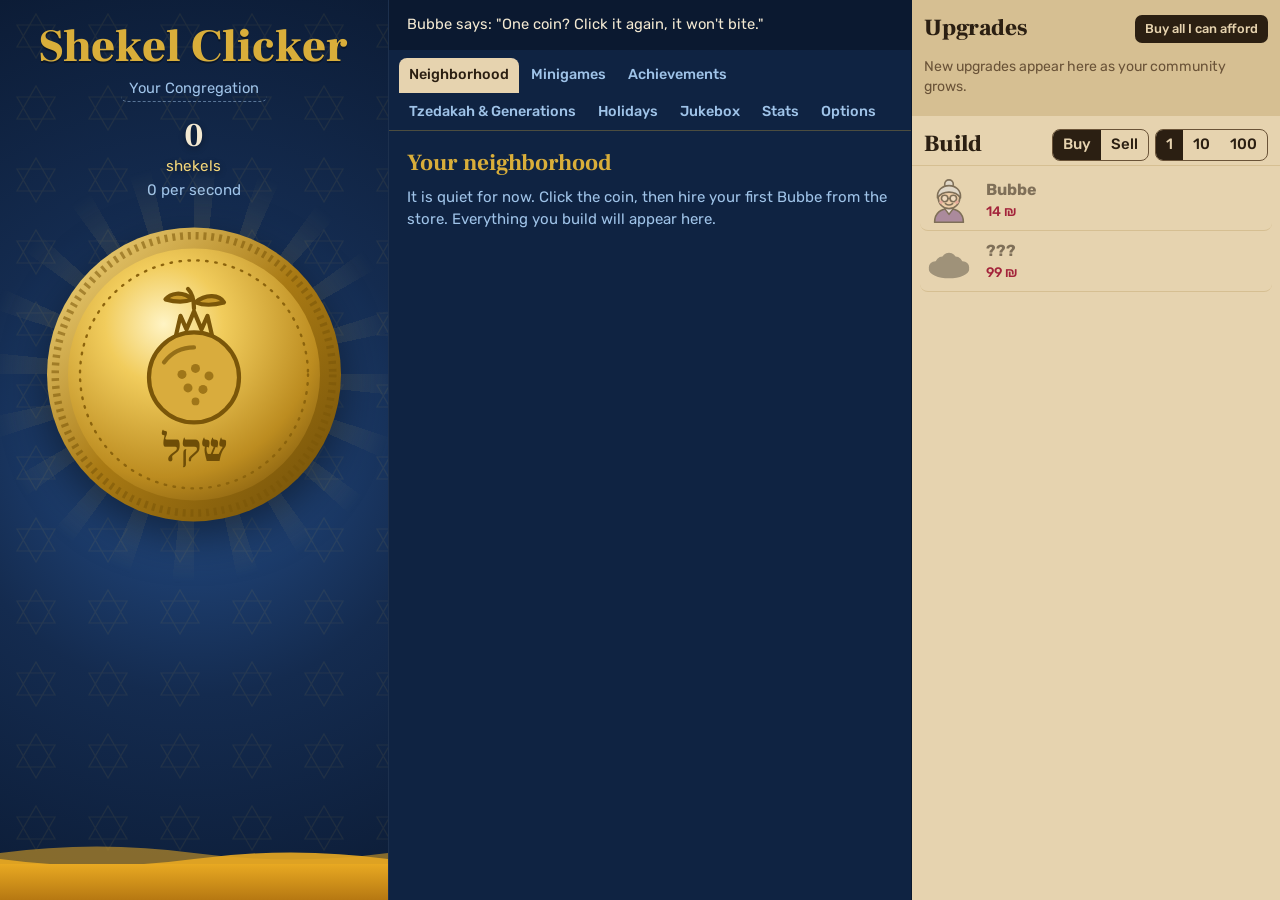
==== index.html @ c2839d6c "Uploaded App" ====
<!DOCTYPE html>
<html lang="en">
<head>
<meta charset="UTF-8">
<meta name="viewport" content="width=device-width, initial-scale=1, viewport-fit=cover">
<title>Shekel Clicker</title>
<meta name="description" content="A Jewish-themed idle clicker: braid challah, build shuls, catch golden gelt, and dance the hora.">
<meta name="theme-color" content="#142B4F">
<meta property="og:title" content="Shekel Clicker">
<meta property="og:description" content="Braid challah, build shuls, catch golden gelt, and dance the hora.">
<link rel="icon" href="favicon.svg" type="image/svg+xml">
<link rel="preconnect" href="https://fonts.googleapis.com">
<link rel="preconnect" href="https://fonts.gstatic.com" crossorigin>
<link href="https://fonts.googleapis.com/css2?family=Frank+Ruhl+Libre:wght@500;700;900&family=Rubik:wght@400;500;700&display=swap" rel="stylesheet">
<link rel="stylesheet" href="css/style.css">
<script defer src="js/art.js"></script>
<script defer src="js/data.js"></script>
<script defer src="js/music.js"></script>
<script defer src="js/game.js"></script>
<script defer src="js/minigames.js"></script>
</head>
<body>
<div id="app">
  <!-- ===== Left: the coin ===== -->
  <section id="hearth" aria-label="Your coin">
    <canvas id="rain" aria-hidden="true"></canvas>
    <div id="honey" aria-hidden="true">
      <svg class="wave w1" viewBox="0 0 1200 40" preserveAspectRatio="none"><path d="M0 20 Q150 0 300 20 T600 20 T900 20 T1200 20 V40 H0Z"/></svg>
      <svg class="wave w2" viewBox="0 0 1200 40" preserveAspectRatio="none"><path d="M0 20 Q150 40 300 20 T600 20 T900 20 T1200 20 V40 H0Z"/></svg>
      <div class="honeybody"></div>
    </div>
    <header class="brand">
      <h1 class="title">Shekel Clicker</h1>
      <button id="commName" class="commname" title="Rename your community">Your Congregation</button>
    </header>
    <div class="bank"><span id="bank">0</span><small>shekels</small></div>
    <div class="cps" id="cpsLine">0 per second</div>
    <div class="coinwrap">
      <div class="halo"></div>
      <button id="coin" aria-label="Mint a shekel"></button>
    </div>
    <button id="pom" class="pom" hidden aria-label="Pomegranates">
      <span class="pomart"></span>
      <svg class="pomring" viewBox="0 0 40 40" aria-hidden="true"><circle cx="20" cy="20" r="17"/><circle id="pomArc" cx="20" cy="20" r="17"/></svg>
      <span class="pomn" id="pomN">0</span>
    </button>
    <div id="buffs" aria-live="polite"></div>
    <div id="seasonTag"></div>
  </section>

  <!-- ===== Middle ===== -->
  <section id="middle" aria-label="Your community">
    <div id="ticker" role="button" tabindex="0" title="Next headline"></div>
    <div class="tabs" role="tablist">
      <button class="tab" role="tab" data-tab="hood" aria-selected="true">Neighborhood</button>
      <button class="tab" role="tab" data-tab="mg" aria-selected="false">Minigames</button>
      <button class="tab" role="tab" data-tab="ach" aria-selected="false">Achievements</button>
      <button class="tab" role="tab" data-tab="gen" aria-selected="false">Tzedakah &amp; Generations</button>
      <button class="tab" role="tab" data-tab="hol" aria-selected="false">Holidays</button>
      <button class="tab" role="tab" data-tab="juke" aria-selected="false">Jukebox</button>
      <button class="tab" role="tab" data-tab="stats" aria-selected="false">Stats</button>
      <button class="tab" role="tab" data-tab="opt" aria-selected="false">Options</button>
    </div>
    <div class="panels">
      <div class="panel on" id="p-hood">
        <div id="hood"></div>
      </div>

      <div class="panel" id="p-mg">
        <h2>Minigames</h2>
        <p>Level up buildings with pomegranates to open minigames. Pomegranates start ripening once you have earned one billion shekels all-time.</p>
        <div id="mg"></div>
      </div>

      <div class="panel" id="p-ach">
        <h2>Achievements</h2>
        <p>Each achievement adds <b>nachas</b>: +1% to all production, and it powers the family upgrades in the store. <span id="nachas"></span></p>
        <div id="achs"></div>
      </div>

      <div class="panel" id="p-gen">
        <h2>Tzedakah box</h2>
        <p>Giving is the whole point. Every gift grants a <b>Chai</b> blessing (+18% production for 60 seconds), and lifetime giving adds a small permanent bonus.</p>
        <div class="row">
          <button class="btn" id="give10">Give 10% of my shekels</button>
          <button class="btn ghost" id="give50">Give half</button>
        </div>
        <p>Given so far: <b id="givenAmt">0</b> · Permanent bonus: <b id="givenBonus">+0%</b></p>

        <h2 class="mt">L'dor v'dor: from generation to generation</h2>
        <p>Pass everything on to the next generation. You start over with your achievements, building levels, and heritage. Each heritage point adds +1% production forever and can be spent once on heirlooms below.</p>
        <div class="herbox">
          <div><span class="hl">Heritage level</span><b id="herNow">0</b></div>
          <div><span class="hl">Heirloom points to spend</span><b id="chips">0</b></div>
          <div><span class="hl">Ready to pass on</span><b id="herPend">0</b></div>
          <div><span class="hl">Next point at</span><b id="herNext">—</b></div>
        </div>
        <div class="row"><button class="btn warn" id="ascend" disabled>Start the next generation</button></div>
        <h3>Heirlooms</h3>
        <div id="heirlooms"></div>
      </div>

      <div class="panel" id="p-hol">
        <h2>Holidays</h2>
        <p id="holHint"></p>
        <div id="seasons"></div>
      </div>

      <div class="panel" id="p-juke">
        <h2>Jukebox</h2>
        <p>Hava Nagila, played live by a band in your browser. While the jukebox plays, production is +5%. In Hora mode the band speeds up every time through, like any good wedding.</p>
        <div class="juke">
          <div class="record" id="record"><span class="lbl">הבה<br>נגילה</span></div>
          <div class="jinfo">
            <p class="nowplaying" id="np">Hava Nagila</p>
            <p class="lyric" id="lyric">Press play to start the band.</p>
            <div class="meter"><i id="npBar"></i></div>
            <div id="npSub" class="npsub">Stopped</div>
            <button class="btn big" id="playBtn">Play Hava Nagila</button>
          </div>
        </div>
        <div class="jcontrols">
          <label class="opt">Mode
            <select id="jMode"><option value="steady">Steady tempo</option><option value="hora">Hora (keeps speeding up)</option></select>
          </label>
          <label class="opt">Lead
            <select id="jInst"><option value="clarinet">Klezmer clarinet</option><option value="fiddle">Fiddle</option><option value="accordion">Accordion</option><option value="chip">8-bit arcade</option></select>
          </label>
          <label class="opt"><input type="checkbox" id="jBand" checked> Full band (bass, chords, drums)</label>
          <label class="opt">Tempo <input type="range" id="jTempo" min="90" max="260" value="152"> <span id="jTempoV">152 bpm</span></label>
          <label class="opt">Volume <input type="range" id="jVol" min="0" max="100" value="60"></label>
        </div>
      </div>

      <div class="panel" id="p-stats">
        <h2>Stats</h2>
        <dl class="stats" id="statList"></dl>
        <h3>Purchased upgrades (<span id="boughtCount">0</span>)</h3>
        <div class="upgrid" id="bought"></div>
      </div>

      <div class="panel" id="p-opt">
        <h2>Options</h2>
        <label class="opt"><input type="checkbox" id="optSound" checked> Sound effects</label>
        <label class="opt"><input type="checkbox" id="optRain" checked> Falling coins and click sparkles</label>
        <label class="opt"><input type="checkbox" id="optSci"> Scientific notation for big numbers</label>
        <h3>Saving</h3>
        <p>The game saves in this browser every 30 seconds. Use a save code to move your game to another device or keep a backup.</p>
        <div class="row">
          <button class="btn" id="saveNow">Save now</button>
          <button class="btn ghost" id="exportBtn">Show save code</button>
          <button class="btn ghost" id="importBtn">Load save code</button>
        </div>
        <textarea id="saveBox" placeholder="Your save code appears here. To load a game, paste a code here and choose Load save code."></textarea>
        <h3>Start fresh</h3>
        <div class="row"><button class="btn warn" id="wipeBtn">Wipe save</button></div>
        <h3>About</h3>
        <p>Shekel Clicker is a fan-made idle game inspired by Cookie Clicker. Hava Nagila is a traditional folk melody, first published in 1922; the arrangement here is synthesized live in your browser.</p>
      </div>
    </div>
  </section>

  <!-- ===== Right: store ===== -->
  <aside id="store" aria-label="Store">
    <div class="upbox">
      <div class="boxhead"><h2>Upgrades</h2><button id="buyAll" class="mini">Buy all I can afford</button></div>
      <div id="upgrades" class="upgrid collapsed"></div>
      <button id="upToggle" class="linkbtn" hidden>Show all</button>
    </div>
    <div class="boxhead buildhead">
      <h2>Build</h2>
      <div class="segs">
        <div class="seg" role="group" aria-label="Buy or sell">
          <button data-mode="buy" aria-pressed="true">Buy</button><button data-mode="sell" aria-pressed="false">Sell</button>
        </div>
        <div class="seg" role="group" aria-label="Amount">
          <button data-qty="1" aria-pressed="true">1</button><button data-qty="10" aria-pressed="false">10</button><button data-qty="100" aria-pressed="false">100</button>
        </div>
      </div>
    </div>
    <ul id="buildings"></ul>
  </aside>
</div>

<canvas id="fx" aria-hidden="true"></canvas>
<div id="tip" role="tooltip" hidden></div>
<div id="toasts" aria-live="polite"></div>
<div id="modal" hidden>
  <div class="mbox" role="dialog" aria-modal="true" aria-labelledby="mTitle">
    <h3 id="mTitle"></h3>
    <p id="mText"></p>
    <input id="mInput" maxlength="40" autocomplete="off">
    <div class="row"><button id="mOk" class="btn">Save</button><button id="mCancel" class="btn ghost">Cancel</button></div>
  </div>
</div>
</body>
</html>
---- css/style.css ----
/* ===== Shekel Clicker styles ===== */
:root{
  --night:#142B4F; --night2:#0C1C36; --deep:#0F2342; --deep2:#0B1B33;
  --gold:#D9AE3A; --gold-hi:#F4D77A; --gold-deep:#9C7012;
  --stone:#E6D3AF; --stone2:#D6BF92; --stone3:#C9AF7E; --ink:#2B1F12; --ink-soft:#6A5338;
  --pom:#A3243B; --olive:#4C6A1E; --sky:#9FC3E8; --cloth:#F3E9D2; --honey:#E8A922;
  color-scheme: light;
}
@media (prefers-color-scheme: dark){
  :root{ --stone:#3A3022; --stone2:#4A3D2B; --stone3:#5A4A33; --ink:#F1E4C8; --ink-soft:#C3AC84; --olive:#A6CF62; --pom:#F2879A; color-scheme: dark; }
}
*{box-sizing:border-box}
html,body{height:100%;margin:0}
body{background:var(--night);color:var(--cloth);font-family:'Rubik',system-ui,-apple-system,'Segoe UI',sans-serif;font-size:15px;line-height:1.45;overflow:hidden;-webkit-font-smoothing:antialiased}
button{font:inherit;color:inherit}
button:focus-visible,[tabindex]:focus-visible,input:focus-visible,select:focus-visible{outline:3px solid var(--sky);outline-offset:2px}
.serif{font-family:'Frank Ruhl Libre',Georgia,serif}

#app{display:grid;grid-template-columns:minmax(290px,1fr) minmax(360px,1.35fr) minmax(310px,.95fr);height:100%}

/* ===== Left: hearth ===== */
#hearth{position:relative;display:flex;flex-direction:column;align-items:center;padding:24px 18px 18px;overflow:hidden;
  background:
   url("data:image/svg+xml,%3Csvg xmlns='http://www.w3.org/2000/svg' width='72' height='72' viewBox='0 0 72 72'%3E%3Cg fill='none' stroke='%23D9AE3A' stroke-opacity='.08' stroke-width='1.2'%3E%3Cpath d='M36 14 L55 47 L17 47Z M36 58 L17 25 L55 25Z'/%3E%3C/g%3E%3C/svg%3E"),
   radial-gradient(circle at 50% 50%, #26508C 0%, var(--night) 50%, var(--night2) 100%)}
.brand{text-align:center;position:relative;z-index:2}
.title{font-family:'Frank Ruhl Libre',Georgia,serif;font-weight:900;font-size:clamp(2.1rem,3.6vw,3.1rem);line-height:1;margin:0;color:var(--gold);text-shadow:0 2px 0 rgba(0,0,0,.35)}
.commname{background:none;border:none;color:var(--sky);cursor:pointer;margin:.35rem 0 1rem;padding:2px 8px;border-radius:6px;font-size:.92rem;border-bottom:1px dashed rgba(159,195,232,.5)}
.commname:hover{background:rgba(255,255,255,.07)}
.bank{font-family:'Frank Ruhl Libre',Georgia,serif;font-weight:700;font-size:clamp(1.6rem,2.6vw,2.25rem);text-align:center;line-height:1.1;position:relative;z-index:2;text-shadow:0 2px 6px rgba(0,0,0,.4)}
.bank small{display:block;font-family:'Rubik',sans-serif;font-weight:400;font-size:.95rem;color:var(--gold-hi);margin-top:.2rem}
.cps{color:var(--sky);font-size:.95rem;margin-top:.25rem;text-align:center;position:relative;z-index:2}
.coinwrap{position:relative;margin:20px 0 10px;width:min(62vw,300px);aspect-ratio:1;z-index:2}
.halo{position:absolute;inset:-20%;border-radius:50%;background:repeating-conic-gradient(rgba(244,215,122,.17) 0 6deg, transparent 6deg 18deg);animation:spin 40s linear infinite;-webkit-mask:radial-gradient(circle,#000 35%,transparent 70%);mask:radial-gradient(circle,#000 35%,transparent 70%);pointer-events:none}
@keyframes spin{to{transform:rotate(360deg)}}
#coin{position:relative;width:100%;height:100%;border:none;background:none;padding:0;cursor:pointer;border-radius:50%;transition:transform .07s ease-out;filter:drop-shadow(0 14px 22px rgba(0,0,0,.5));-webkit-tap-highlight-color:transparent;touch-action:manipulation}
#coin:hover{transform:scale(1.035)}
#coin.press{transform:scale(.93)}
#coin svg{width:100%;height:100%;display:block}
#coin .shine{animation:shine 6s ease-in-out infinite}
@keyframes shine{0%,70%{transform:translateX(0) rotate(20deg)}100%{transform:translateX(420px) rotate(20deg)}}
#buffs{display:flex;flex-wrap:wrap;gap:6px;justify-content:center;min-height:28px;position:relative;z-index:2}
.buff{background:rgba(217,174,58,.2);border:1px solid rgba(217,174,58,.6);border-radius:999px;padding:3px 10px;font-size:.82rem;color:var(--gold-hi);backdrop-filter:blur(2px)}
#seasonTag{margin-top:6px;font-size:.88rem;color:var(--sky);min-height:1.2em;text-align:center;position:relative;z-index:2}

/* honey ("milk") */
#honey{position:absolute;left:0;right:0;bottom:0;height:6%;pointer-events:none;z-index:1;transition:height 2s ease}
#honey .wave{position:absolute;left:0;width:200%;height:26px;top:-24px;fill:var(--honey)}
#honey .w1{opacity:.55;animation:wave 9s linear infinite}
#honey .w2{opacity:.9;animation:wave 14s linear infinite reverse;top:-18px}
#honey .honeybody{position:absolute;inset:0;background:linear-gradient(var(--honey),#B67812)}
@keyframes wave{to{transform:translateX(-50%)}}

/* pomegranate widget */
.pom{position:absolute;left:16px;bottom:18px;width:58px;height:58px;border:none;background:rgba(0,0,0,.25);border-radius:50%;cursor:pointer;padding:0;z-index:3}
.pom[hidden]{display:none}
.pomart{position:absolute;inset:10px}
.pomart svg{width:100%;height:100%}
.pomring{position:absolute;inset:0;transform:rotate(-90deg)}
.pomring circle{fill:none;stroke:rgba(255,255,255,.15);stroke-width:3}
.pomring #pomArc{stroke:var(--gold-hi);stroke-linecap:round;stroke-dasharray:106.8;stroke-dashoffset:106.8}
.pomn{position:absolute;right:-4px;bottom:-4px;background:var(--pom);color:#fff;border-radius:999px;font-size:.75rem;font-weight:700;padding:1px 6px;min-width:20px;text-align:center}

/* ===== middle ===== */
#middle{display:flex;flex-direction:column;background:var(--deep);border-left:1px solid rgba(255,255,255,.06);border-right:1px solid rgba(0,0,0,.3);min-height:0}
#ticker{padding:11px 18px;background:rgba(0,0,0,.28);font-size:.92rem;min-height:3.4em;display:flex;align-items:center;transition:opacity .35s;cursor:pointer}
.tabs{display:flex;flex-wrap:wrap;gap:2px;padding:8px 10px 0;border-bottom:1px solid rgba(217,174,58,.3)}
.tab{background:none;border:none;padding:7px 10px;border-radius:8px 8px 0 0;color:var(--sky);cursor:pointer;font-weight:500;font-size:.9rem}
.tab:hover{color:#fff}
.tab[aria-selected="true"]{background:var(--stone);color:var(--ink)}
.panels{flex:1;overflow-y:auto;min-height:0}
.panel{padding:16px 18px 30px;display:none}
.panel.on{display:block}
.panel h2{font-family:'Frank Ruhl Libre',Georgia,serif;font-weight:700;font-size:1.45rem;color:var(--gold);margin:0 0 .4rem}
.panel h2.mt{margin-top:1.8rem}
.panel h3{font-family:'Frank Ruhl Libre',Georgia,serif;font-weight:700;font-size:1.12rem;color:var(--gold-hi);margin:1.4rem 0 .5rem}
.panel p{margin:.3rem 0 .7rem;max-width:64ch;color:#DCD0B6}
.empty{color:var(--sky)!important}

/* neighborhood rows */
#p-hood{padding:0}
.hrow{display:grid;grid-template-columns:172px 1fr;border-bottom:3px solid rgba(0,0,0,.35);min-height:66px;background:linear-gradient(90deg,var(--a),var(--b))}
.hlab{display:flex;gap:8px;align-items:center;padding:8px 10px;background:rgba(0,0,0,.12);color:#2B1F12}
.hlab .hic{width:34px;height:34px;flex:none}
.hlab .hic svg{width:100%;height:100%}
.hlab b{display:block;font-size:.88rem;line-height:1.15}
.hlab small{display:block;font-size:.75rem;color:#5A4630}
.lvbtn{margin-top:3px;font-size:.72rem;background:#2B1F12;color:#F4D77A;border:none;border-radius:6px;padding:2px 7px;cursor:pointer;display:inline-flex;align-items:center;gap:3px}
.lvbtn:disabled{opacity:.4;cursor:not-allowed}
.lvbtn svg{width:13px;height:13px}
.hstrip{overflow:hidden;position:relative;display:flex;align-items:center}
.hsprites{height:52px;background-repeat:repeat-x;background-size:48px 48px;background-position:0 center;margin-left:4px;filter:drop-shadow(0 3px 2px rgba(0,0,0,.25))}
.hmore{position:absolute;right:8px;bottom:4px;font-size:.75rem;font-weight:700;color:#2B1F12;background:rgba(255,255,255,.6);border-radius:6px;padding:0 6px}

/* grids & tiles */
.upgrid{display:flex;flex-wrap:wrap;gap:6px}
.up{--ring:var(--gold);width:50px;height:50px;border-radius:10px;border:3px solid var(--ring);background:var(--stone);color:var(--ink);font-size:23px;display:grid;place-items:center;cursor:pointer;position:relative;padding:0;transition:transform .08s;line-height:1}
.up:hover{transform:translateY(-2px)}
.up.poor{opacity:.42}
.up.sel{box-shadow:0 0 0 3px var(--sky)}
.up .svgi{width:32px;height:32px;display:block}
.up .svgi svg{width:100%;height:100%}
.up .rn{position:absolute;right:-4px;bottom:-5px;background:var(--ring);color:#1A1208;font-style:normal;font-size:.6rem;font-weight:700;border-radius:4px;padding:0 3px;line-height:1.4;border:1px solid rgba(0,0,0,.35)}
.up.sm{width:36px;height:36px;font-size:17px;border-width:2px;cursor:default}
.up.sm .svgi{width:22px;height:22px}
.up.sm:hover{transform:none}
#upgrades.collapsed{max-height:112px;overflow:hidden}
#achs{display:flex;flex-wrap:wrap;gap:6px}
.ach{width:42px;height:42px;border-radius:50%;display:grid;place-items:center;font-size:19px;background:rgba(255,255,255,.06);border:2px dashed rgba(255,255,255,.18);cursor:default;padding:0}
.ach svg{width:26px;height:26px}
.ach.got{background:var(--gold);border:2px solid var(--gold-hi)}
.ach.shadow:not(.got){display:none}

/* buttons & misc */
.btn{background:var(--gold);color:#2B1F12;border:none;border-radius:8px;padding:9px 15px;font-weight:700;cursor:pointer}
.btn:hover{background:var(--gold-hi)}
.btn.ghost{background:transparent;color:var(--gold-hi);border:1.5px solid var(--gold)}
.btn.warn{background:var(--pom);color:#fff}
.btn.big{font-size:1.05rem;padding:11px 20px}
.btn:disabled{opacity:.4;cursor:not-allowed}
.mini{background:var(--ink);color:var(--stone);border:none;border-radius:7px;padding:5px 10px;font-size:.8rem;font-weight:500;cursor:pointer}
.linkbtn{background:none;border:none;color:var(--ink-soft);cursor:pointer;font-size:.85rem;padding:6px 0 0;text-decoration:underline}
.row{display:flex;flex-wrap:wrap;gap:8px;align-items:center;margin:.6rem 0}
.stats{display:grid;grid-template-columns:auto 1fr;gap:6px 18px;max-width:560px;margin:0}
.stats dt{color:var(--sky)}
.stats dd{margin:0;font-weight:500}
.herbox{display:grid;grid-template-columns:repeat(auto-fit,minmax(150px,1fr));gap:8px;margin:.6rem 0}
.herbox div{background:rgba(255,255,255,.05);border-radius:10px;padding:10px 12px}
.herbox .hl{display:block;font-size:.8rem;color:var(--sky)}
.herbox b{font-family:'Frank Ruhl Libre',Georgia,serif;font-size:1.3rem;color:var(--gold-hi)}
.card{display:grid;grid-template-columns:44px 1fr auto;gap:10px;align-items:center;padding:10px 12px;border-radius:10px;background:rgba(255,255,255,.05);margin-bottom:8px}
.card .ic{font-size:26px;text-align:center}
.card b{color:var(--gold-hi)}
.card small{color:#CBBE9F}
.card.cur{background:rgba(217,174,58,.18);outline:1.5px solid var(--gold)}
.card.done{opacity:.6}
textarea{width:100%;min-height:90px;background:rgba(0,0,0,.3);color:var(--cloth);border:1px solid rgba(217,174,58,.4);border-radius:8px;padding:8px;font-family:ui-monospace,Menlo,monospace;font-size:.8rem}
label.opt{display:flex;gap:10px;align-items:center;margin:.55rem 0}
input[type=range]{accent-color:var(--gold);width:min(240px,100%)}
input[type=checkbox]{accent-color:var(--gold);width:17px;height:17px}
select{background:var(--stone);color:var(--ink);border:none;border-radius:6px;padding:6px 8px;font:inherit}

/* jukebox */
.juke{display:grid;grid-template-columns:150px 1fr;gap:20px;align-items:center;background:linear-gradient(135deg,rgba(163,36,59,.25),rgba(0,0,0,.25));border:1px solid rgba(217,174,58,.3);border-radius:16px;padding:18px;margin-top:8px}
.record{width:150px;height:150px;border-radius:50%;background:repeating-radial-gradient(circle,#161616 0 2px,#262626 2px 4px);position:relative;box-shadow:0 8px 18px rgba(0,0,0,.45);display:grid;place-items:center}
.record .lbl{width:58px;height:58px;border-radius:50%;background:var(--pom);border:5px solid var(--gold);display:grid;place-items:center;text-align:center;font-family:'Frank Ruhl Libre',Georgia,serif;font-weight:900;font-size:.72rem;line-height:1.1;color:var(--gold-hi)}
.record.spin{animation:spin 1.8s linear infinite}
.nowplaying{font-family:'Frank Ruhl Libre',Georgia,serif;font-size:1.35rem;color:var(--gold-hi)!important;margin:0!important}
.lyric{font-style:italic;color:var(--cloth)!important;min-height:2.9em}
.meter{height:6px;border-radius:3px;background:rgba(255,255,255,.12);overflow:hidden;margin:.4rem 0}
.meter i{display:block;height:100%;width:0;background:var(--gold)}
.npsub{color:var(--sky);font-size:.85rem;margin-bottom:.7rem}
.jcontrols{margin-top:10px}

/* minigames */
.mgcard{background:rgba(255,255,255,.05);border:1px solid rgba(217,174,58,.25);border-radius:14px;padding:14px 16px;margin-bottom:16px}
.mgcard h3{margin-top:0!important;display:flex;align-items:center;gap:8px}
.mgcard h3 .mi{width:28px;height:28px;display:inline-block}
.mgcard h3 .mi svg{width:100%;height:100%}
.mgcard.locked{opacity:.65}
.seeds{display:flex;flex-wrap:wrap;gap:6px;margin:.5rem 0 .8rem}
.seed{display:flex;align-items:center;gap:6px;background:var(--stone);color:var(--ink);border:2px solid transparent;border-radius:9px;padding:4px 9px 4px 6px;cursor:pointer;font-size:.82rem}
.seed .si{font-size:20px;width:22px;height:22px;display:grid;place-items:center}
.seed .si svg{width:22px;height:22px}
.seed.on{border-color:var(--gold);box-shadow:0 0 0 2px var(--gold-hi)}
.seed:disabled{opacity:.4;cursor:not-allowed}
.plots{display:grid;gap:6px;max-width:420px}
.plot{aspect-ratio:1;border-radius:10px;border:none;cursor:pointer;background:radial-gradient(circle at 50% 60%,#8A5A2E,#5E3A1A);display:grid;place-items:center;font-size:28px;position:relative;padding:0;box-shadow:inset 0 -4px 0 rgba(0,0,0,.25)}
.plot .pi{display:grid;place-items:center;width:62%;height:62%;transition:transform .3s}
.plot .pi svg{width:100%;height:100%}
.plot .bar{position:absolute;left:12%;right:12%;bottom:8%;height:4px;border-radius:2px;background:rgba(0,0,0,.35);overflow:hidden}
.plot .bar i{display:block;height:100%;background:#9BD15A}
.plot.ripe{box-shadow:inset 0 -4px 0 rgba(0,0,0,.25),0 0 0 2px var(--gold-hi),0 0 14px rgba(244,215,122,.6)}
.quiz q{display:block;font-family:'Frank Ruhl Libre',Georgia,serif;font-size:1.15rem;color:var(--cloth);quotes:none;margin:.3rem 0 .7rem}
.answers{display:grid;grid-template-columns:repeat(auto-fit,minmax(170px,1fr));gap:8px}
.answers button{background:var(--stone);color:var(--ink);border:none;border-radius:9px;padding:10px 12px;text-align:left;cursor:pointer;font-weight:500}
.answers button:hover{background:var(--gold-hi)}
.answers button.right{background:#7BC27A;color:#102010}
.answers button.wrong{background:#E07A86;color:#2A0A10}
.dreidelbox{display:flex;gap:18px;align-items:center;flex-wrap:wrap}
.dreidel{width:84px;height:110px}
.dreidel svg{width:100%;height:100%}
.dreidel.spinning{animation:dspin .18s linear infinite}
@keyframes dspin{0%{transform:rotate(-8deg) scaleX(1)}50%{transform:rotate(8deg) scaleX(-1)}100%{transform:rotate(-8deg) scaleX(1)}}

/* ===== store ===== */
#store{background:var(--stone);color:var(--ink);overflow-y:auto;min-height:0}
.upbox{padding:12px 12px 12px;border-bottom:3px solid var(--stone2);background:var(--stone2)}
.boxhead{display:flex;align-items:center;justify-content:space-between;gap:8px;margin-bottom:8px;flex-wrap:wrap}
.boxhead h2{font-family:'Frank Ruhl Libre',Georgia,serif;font-weight:900;font-size:1.45rem;margin:0;color:var(--ink)}
.buildhead{padding:12px 12px 4px;margin:0;position:sticky;top:0;background:var(--stone);z-index:2;border-bottom:1px solid var(--stone2)}
.segs{display:flex;gap:6px}
.seg{display:inline-flex;border:1.5px solid var(--ink-soft);border-radius:8px;overflow:hidden}
.seg button{background:none;border:none;padding:4px 10px;cursor:pointer;color:var(--ink);font-weight:500}
.seg button[aria-pressed="true"]{background:var(--ink);color:var(--stone)}
#buildings{list-style:none;margin:0;padding:4px 8px 30px}
.bld{width:100%;display:grid;grid-template-columns:50px 1fr auto;gap:10px;align-items:center;text-align:left;background:none;border:none;border-bottom:1px solid var(--stone2);padding:7px 6px;cursor:pointer;border-radius:8px;color:var(--ink)}
.bld:hover{background:rgba(255,255,255,.25)}
@media (prefers-color-scheme: dark){ .bld:hover{background:rgba(255,255,255,.06)} }
.bld .ic{width:46px;height:46px}
.bld .ic svg{width:100%;height:100%}
.bld .nm{font-weight:700;font-size:1rem;display:block}
.bld .pr{font-size:.86rem;color:var(--olive);font-weight:500}
.bld.poor .pr{color:var(--pom)}
.bld.poor .nm,.bld.poor .ic{opacity:.55}
.bld .own{font-family:'Frank Ruhl Libre',Georgia,serif;font-weight:900;font-size:1.9rem;opacity:.35;min-width:2ch;text-align:right}
.bld.mystery .ic{filter:brightness(0);opacity:.3}
.bld.mystery{cursor:default}

/* ===== overlays ===== */
#rain{position:absolute;inset:0;width:100%;height:100%;pointer-events:none;z-index:1}
#fx{position:fixed;inset:0;width:100%;height:100%;pointer-events:none;z-index:30}
#tip{position:fixed;z-index:50;max-width:320px;background:var(--stone);color:var(--ink);border:2px solid var(--gold-deep);border-radius:10px;padding:10px 12px;font-size:.88rem;box-shadow:0 10px 26px rgba(0,0,0,.45);pointer-events:none}
#tip[hidden]{display:none}
#tip .tn{font-family:'Frank Ruhl Libre',Georgia,serif;font-weight:700;font-size:1.08rem;display:block}
#tip .tc{color:var(--olive);font-weight:700}
#tip .tc.poor{color:var(--pom)}
#tip .tf{display:block;margin-top:6px;font-style:italic;color:var(--ink-soft)}
#tip hr{border:none;border-top:1px solid var(--stone2);margin:6px 0}
#toasts{position:fixed;left:50%;transform:translateX(-50%);bottom:14px;z-index:60;display:flex;flex-direction:column;gap:8px;width:min(350px,calc(100vw - 28px));pointer-events:none}
.toast{background:var(--stone);color:var(--ink);border-left:5px solid var(--gold);border-radius:8px;padding:9px 12px;box-shadow:0 8px 20px rgba(0,0,0,.4);font-size:.9rem;animation:tin .25s ease-out}
.toast b{display:block;font-family:'Frank Ruhl Libre',Georgia,serif;font-size:1rem}
@keyframes tin{from{transform:translateY(12px);opacity:0}}
.pop{position:fixed;z-index:40;pointer-events:none;font-family:'Frank Ruhl Libre',Georgia,serif;font-weight:900;font-size:1.35rem;color:var(--gold-hi);text-shadow:0 2px 3px rgba(0,0,0,.6);animation:rise 1s ease-out forwards;white-space:nowrap;transform:translateX(-50%)}
@keyframes rise{to{transform:translate(-50%,-70px);opacity:0}}
.gelt{position:fixed;z-index:45;width:72px;height:72px;border-radius:50%;border:none;cursor:pointer;padding:0;background:none;filter:drop-shadow(0 0 14px rgba(244,215,122,.9));animation:wobble 1.6s ease-in-out infinite, gin .5s ease-out}
.gelt svg{width:100%;height:100%}
@keyframes wobble{50%{transform:rotate(14deg) scale(1.08)}}
@keyframes gin{from{transform:scale(0);opacity:0}}
.critter{position:fixed;z-index:44;width:64px;height:64px;border:none;background:radial-gradient(circle,rgba(255,255,255,.55),rgba(255,255,255,0) 70%);border-radius:50%;cursor:pointer;font-size:40px;display:grid;place-items:center;padding:0;animation:drift linear forwards}
.critter svg{width:44px;height:58px}
.critter span{animation:bob 1.2s ease-in-out infinite;display:block}
@keyframes bob{50%{transform:translateY(-10px) rotate(8deg)}}
@keyframes drift{from{transform:translateX(0)}to{transform:translateX(var(--dx))}}
#modal{position:fixed;inset:0;background:rgba(5,12,25,.6);z-index:70;display:grid;place-items:center}
#modal[hidden]{display:none}
.mbox{background:var(--stone);color:var(--ink);border-radius:14px;padding:18px 20px;width:min(380px,92vw);box-shadow:0 20px 40px rgba(0,0,0,.5)}
.mbox h3{font-family:'Frank Ruhl Libre',Georgia,serif;margin:0 0 .4rem;font-size:1.3rem}
.mbox p{margin:0 0 .6rem}
.mbox input{width:100%;padding:9px 10px;border-radius:8px;border:1.5px solid var(--ink-soft);background:var(--cloth);color:#2B1F12;font:inherit}
.mbox .btn.ghost{color:var(--ink);border-color:var(--ink-soft)}

@media (prefers-reduced-motion: reduce){
  .halo,.record.spin,.gelt,#honey .wave,#coin .shine,.critter span,.dreidel.spinning{animation:none}
}

/* ===== small screens ===== */
@media (max-width: 960px){
  body{overflow:auto}
  #app{display:flex;flex-direction:column;height:auto}
  #hearth{padding-bottom:84px}
  #store{order:2;overflow:visible}
  .buildhead{position:static}
  #middle{order:3}
  .panels{overflow:visible}
  .hrow{grid-template-columns:132px 1fr}
  .juke{grid-template-columns:1fr;justify-items:center;text-align:center}
}
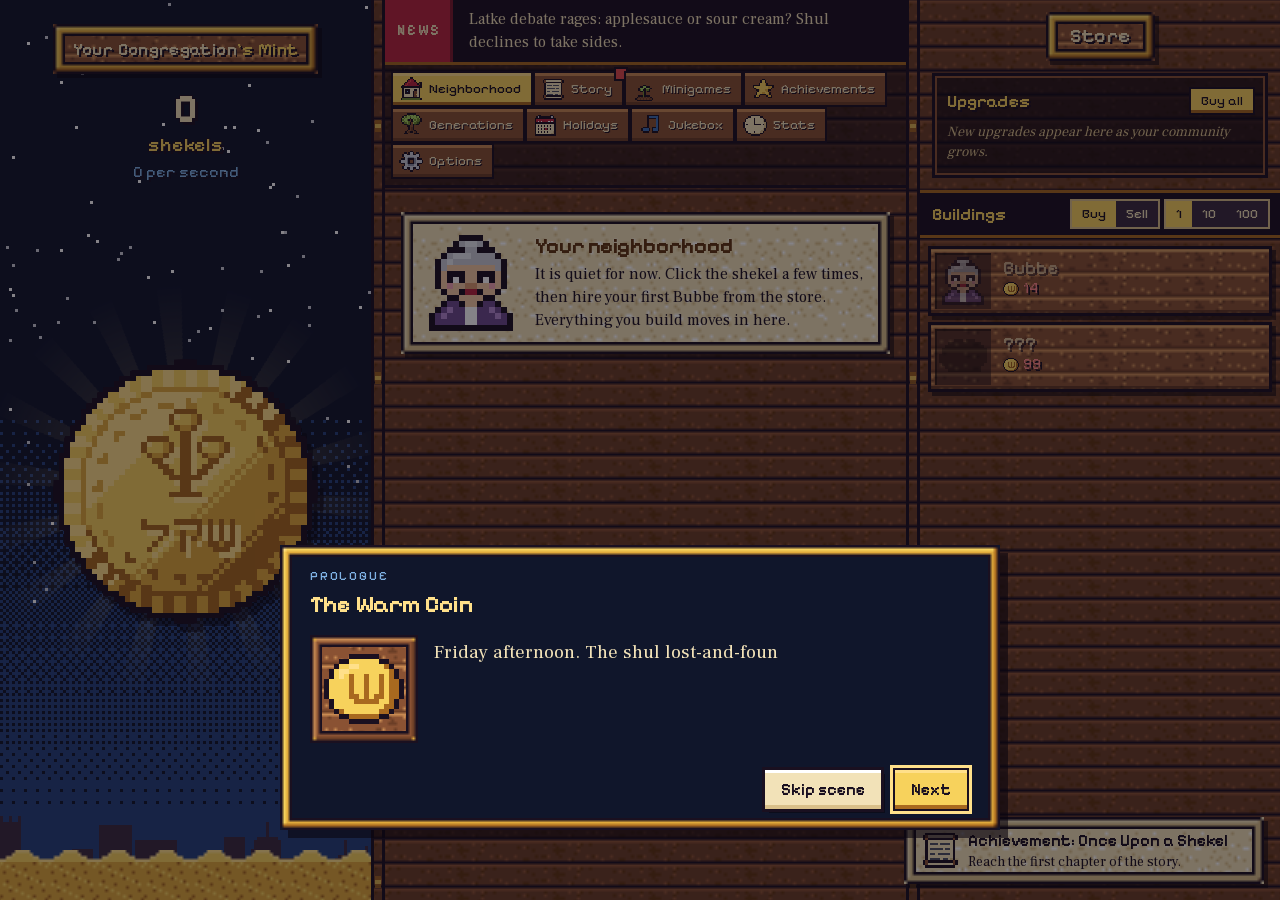
==== commit 33be7715: "Pixel-art overhaul, Jewpiter story, the Shuk, performance pass - Hand-drawn 16x16 sprites for every " ====
--- a/index.html
+++ b/index.html
@@ -4,83 +4,106 @@
 <meta charset="UTF-8">
 <meta name="viewport" content="width=device-width, initial-scale=1, viewport-fit=cover">
 <title>Shekel Clicker</title>
-<meta name="description" content="A Jewish-themed idle clicker: braid challah, build shuls, catch golden gelt, and dance the hora.">
-<meta name="theme-color" content="#142B4F">
+<meta name="description" content="A Jewish idle clicker in pixel art. Click the ancient shekel, hire Bubbes, braid challah, catch golden gelt, and follow the community all the way to Jewpiter.">
+<meta name="theme-color" content="#10162b">
+<meta property="og:type" content="website">
 <meta property="og:title" content="Shekel Clicker">
-<meta property="og:description" content="Braid challah, build shuls, catch golden gelt, and dance the hora.">
-<link rel="icon" href="favicon.svg" type="image/svg+xml">
-<link rel="preconnect" href="https://fonts.googleapis.com">
-<link rel="preconnect" href="https://fonts.gstatic.com" crossorigin>
-<link href="https://fonts.googleapis.com/css2?family=Frank+Ruhl+Libre:wght@500;700;900&family=Rubik:wght@400;500;700&display=swap" rel="stylesheet">
+<meta property="og:description" content="Click the ancient shekel, hire Bubbes, braid challah, and follow the community all the way to Jewpiter.">
+<meta property="og:image" content="https://davidthecodingod.github.io/shekel-clicker/og.png">
+<meta property="og:image:width" content="1200">
+<meta property="og:image:height" content="630">
+<meta name="twitter:card" content="summary_large_image">
+<link rel="icon" href="favicon.png" type="image/png">
+<link rel="apple-touch-icon" href="apple-touch-icon.png">
+<link rel="preload" href="fonts/pixelify-latin.woff2" as="font" type="font/woff2" crossorigin>
 <link rel="stylesheet" href="css/style.css">
-<script defer src="js/art.js"></script>
+<script defer src="js/sprites.js"></script>
+<script defer src="js/pixel.js"></script>
 <script defer src="js/data.js"></script>
+<script defer src="js/story.js"></script>
 <script defer src="js/music.js"></script>
 <script defer src="js/game.js"></script>
 <script defer src="js/minigames.js"></script>
 </head>
-<body>
+<body data-view="mint">
+<noscript><p class="noscript">Shekel Clicker needs JavaScript to run. Turn it on and reload the page.</p></noscript>
+
+<!-- Phone header: always shows your shekels -->
+<header id="mbar" aria-hidden="true">
+  <span class="mb-coin"></span>
+  <span><b id="mBank">0</b> shekels<small id="mCps">0 per second</small></span>
+</header>
+
 <div id="app">
-  <!-- ===== Left: the coin ===== -->
-  <section id="hearth" aria-label="Your coin">
+  <!-- ===== Left: the mint ===== -->
+  <section id="hearth" aria-label="The coin">
+    <canvas id="sky" aria-hidden="true"></canvas>
     <canvas id="rain" aria-hidden="true"></canvas>
-    <div id="honey" aria-hidden="true">
-      <svg class="wave w1" viewBox="0 0 1200 40" preserveAspectRatio="none"><path d="M0 20 Q150 0 300 20 T600 20 T900 20 T1200 20 V40 H0Z"/></svg>
-      <svg class="wave w2" viewBox="0 0 1200 40" preserveAspectRatio="none"><path d="M0 20 Q150 40 300 20 T600 20 T900 20 T1200 20 V40 H0Z"/></svg>
-      <div class="honeybody"></div>
-    </div>
+    <div id="honey" aria-hidden="true"><div class="hwave"></div><div class="hbody"></div></div>
     <header class="brand">
-      <h1 class="title">Shekel Clicker</h1>
-      <button id="commName" class="commname" title="Rename your community">Your Congregation</button>
+      <button id="commName" class="plaque" title="Rename your community"><span class="pl-name">Your Congregation</span><span class="pl-sub">'s Mint</span></button>
+      <div class="bank"><span id="bank">0</span> <span class="unit">shekels</span></div>
+      <div class="cps" id="cpsLine">0 per second</div>
     </header>
-    <div class="bank"><span id="bank">0</span><small>shekels</small></div>
-    <div class="cps" id="cpsLine">0 per second</div>
     <div class="coinwrap">
-      <div class="halo"></div>
-      <button id="coin" aria-label="Mint a shekel"></button>
-    </div>
+      <div class="halo" aria-hidden="true"></div>
+      <canvas id="orbit" aria-hidden="true"></canvas>
+      <button id="coin" aria-label="Click the shekel"></button>
+    </div>
+    <div id="buffs" aria-live="polite"></div>
+    <div id="seasonTag"></div>
     <button id="pom" class="pom" hidden aria-label="Pomegranates">
       <span class="pomart"></span>
-      <svg class="pomring" viewBox="0 0 40 40" aria-hidden="true"><circle cx="20" cy="20" r="17"/><circle id="pomArc" cx="20" cy="20" r="17"/></svg>
+      <span class="pombar"><i id="pomArc"></i></span>
       <span class="pomn" id="pomN">0</span>
     </button>
-    <div id="buffs" aria-live="polite"></div>
-    <div id="seasonTag"></div>
   </section>
 
-  <!-- ===== Middle ===== -->
+  <div class="divider" aria-hidden="true"></div>
+
+  <!-- ===== Middle: the community ===== -->
   <section id="middle" aria-label="Your community">
-    <div id="ticker" role="button" tabindex="0" title="Next headline"></div>
-    <div class="tabs" role="tablist">
-      <button class="tab" role="tab" data-tab="hood" aria-selected="true">Neighborhood</button>
-      <button class="tab" role="tab" data-tab="mg" aria-selected="false">Minigames</button>
-      <button class="tab" role="tab" data-tab="ach" aria-selected="false">Achievements</button>
-      <button class="tab" role="tab" data-tab="gen" aria-selected="false">Tzedakah &amp; Generations</button>
-      <button class="tab" role="tab" data-tab="hol" aria-selected="false">Holidays</button>
-      <button class="tab" role="tab" data-tab="juke" aria-selected="false">Jukebox</button>
-      <button class="tab" role="tab" data-tab="stats" aria-selected="false">Stats</button>
-      <button class="tab" role="tab" data-tab="opt" aria-selected="false">Options</button>
-    </div>
+    <div id="tickbar">
+      <span class="tk-label">News</span>
+      <div id="ticker" role="button" tabindex="0" title="Next headline"></div>
+    </div>
+    <nav class="tabs" role="tablist" aria-label="Sections">
+      <button class="tab" role="tab" data-tab="hood" data-ic="house" aria-selected="true"><span class="ti"></span><span>Neighborhood</span></button>
+      <button class="tab" role="tab" data-tab="story" data-ic="scroll" aria-selected="false"><span class="ti"></span><span>Story</span><i class="dot" id="storyDot" hidden></i></button>
+      <button class="tab" role="tab" data-tab="mg" data-ic="sprout" aria-selected="false"><span class="ti"></span><span>Minigames</span></button>
+      <button class="tab" role="tab" data-tab="ach" data-ic="star" aria-selected="false"><span class="ti"></span><span>Achievements</span></button>
+      <button class="tab" role="tab" data-tab="gen" data-ic="tree" aria-selected="false"><span class="ti"></span><span>Generations</span></button>
+      <button class="tab" role="tab" data-tab="hol" data-ic="calendar" aria-selected="false"><span class="ti"></span><span>Holidays</span></button>
+      <button class="tab" role="tab" data-tab="juke" data-ic="note" aria-selected="false"><span class="ti"></span><span>Jukebox</span></button>
+      <button class="tab" role="tab" data-tab="stats" data-ic="clock" aria-selected="false"><span class="ti"></span><span>Stats</span></button>
+      <button class="tab" role="tab" data-tab="opt" data-ic="gear" aria-selected="false"><span class="ti"></span><span>Options</span></button>
+    </nav>
     <div class="panels">
       <div class="panel on" id="p-hood">
         <div id="hood"></div>
       </div>
 
-      <div class="panel" id="p-mg">
+      <div class="panel paper" id="p-story">
+        <h2>The story so far</h2>
+        <p class="lede">Every milestone uncovers a little more of the writing on the coin's edge. Replay any chapter you have reached.</p>
+        <div id="chapters"></div>
+      </div>
+
+      <div class="panel paper" id="p-mg">
         <h2>Minigames</h2>
-        <p>Level up buildings with pomegranates to open minigames. Pomegranates start ripening once you have earned one billion shekels all-time.</p>
+        <p class="lede">Level up buildings with pomegranates to open minigames. Pomegranates start ripening once you have earned one billion shekels all-time.</p>
         <div id="mg"></div>
       </div>
 
-      <div class="panel" id="p-ach">
+      <div class="panel paper" id="p-ach">
         <h2>Achievements</h2>
-        <p>Each achievement adds <b>nachas</b>: +1% to all production, and it powers the family upgrades in the store. <span id="nachas"></span></p>
+        <p class="lede">Each achievement adds <b>nachas</b>: +1% to all production, and it powers the family upgrades in the store. <span id="nachas"></span></p>
         <div id="achs"></div>
       </div>
 
-      <div class="panel" id="p-gen">
+      <div class="panel paper" id="p-gen">
         <h2>Tzedakah box</h2>
-        <p>Giving is the whole point. Every gift grants a <b>Chai</b> blessing (+18% production for 60 seconds), and lifetime giving adds a small permanent bonus.</p>
+        <p class="lede">Giving is the whole point. Every gift grants a <b>Chai</b> blessing (+18% production for 60 seconds), and lifetime giving adds a small permanent bonus.</p>
         <div class="row">
           <button class="btn" id="give10">Give 10% of my shekels</button>
           <button class="btn ghost" id="give50">Give half</button>
@@ -88,27 +111,27 @@
         <p>Given so far: <b id="givenAmt">0</b> · Permanent bonus: <b id="givenBonus">+0%</b></p>
 
         <h2 class="mt">L'dor v'dor: from generation to generation</h2>
-        <p>Pass everything on to the next generation. You start over with your achievements, building levels, and heritage. Each heritage point adds +1% production forever and can be spent once on heirlooms below.</p>
+        <p class="lede">Pass everything on to the next generation. You start over with your achievements, building levels, and heritage. Each heritage point adds +1% production forever and can be spent once on heirlooms below.</p>
         <div class="herbox">
           <div><span class="hl">Heritage level</span><b id="herNow">0</b></div>
-          <div><span class="hl">Heirloom points to spend</span><b id="chips">0</b></div>
+          <div><span class="hl">Heirloom points</span><b id="chips">0</b></div>
           <div><span class="hl">Ready to pass on</span><b id="herPend">0</b></div>
-          <div><span class="hl">Next point at</span><b id="herNext">—</b></div>
+          <div><span class="hl">Next point at</span><b id="herNext">0</b></div>
         </div>
         <div class="row"><button class="btn warn" id="ascend" disabled>Start the next generation</button></div>
         <h3>Heirlooms</h3>
         <div id="heirlooms"></div>
       </div>
 
-      <div class="panel" id="p-hol">
+      <div class="panel paper" id="p-hol">
         <h2>Holidays</h2>
-        <p id="holHint"></p>
+        <p class="lede" id="holHint"></p>
         <div id="seasons"></div>
       </div>
 
-      <div class="panel" id="p-juke">
+      <div class="panel paper" id="p-juke">
         <h2>Jukebox</h2>
-        <p>Hava Nagila, played live by a band in your browser. While the jukebox plays, production is +5%. In Hora mode the band speeds up every time through, like any good wedding.</p>
+        <p class="lede">Hava Nagila, played live by a band in your browser. While the jukebox plays, production is +5%. In Hora mode the band speeds up every time through, like any good wedding.</p>
         <div class="juke">
           <div class="record" id="record"><span class="lbl">הבה<br>נגילה</span></div>
           <div class="jinfo">
@@ -120,30 +143,32 @@
           </div>
         </div>
         <div class="jcontrols">
-          <label class="opt">Mode
+          <label class="opt"><span>Mode</span>
             <select id="jMode"><option value="steady">Steady tempo</option><option value="hora">Hora (keeps speeding up)</option></select>
           </label>
-          <label class="opt">Lead
+          <label class="opt"><span>Lead</span>
             <select id="jInst"><option value="clarinet">Klezmer clarinet</option><option value="fiddle">Fiddle</option><option value="accordion">Accordion</option><option value="chip">8-bit arcade</option></select>
           </label>
-          <label class="opt"><input type="checkbox" id="jBand" checked> Full band (bass, chords, drums)</label>
-          <label class="opt">Tempo <input type="range" id="jTempo" min="90" max="260" value="152"> <span id="jTempoV">152 bpm</span></label>
-          <label class="opt">Volume <input type="range" id="jVol" min="0" max="100" value="60"></label>
-        </div>
-      </div>
-
-      <div class="panel" id="p-stats">
+          <label class="opt"><input type="checkbox" id="jBand" checked> <span>Full band (bass, chords, drums)</span></label>
+          <label class="opt"><span>Tempo</span> <input type="range" id="jTempo" min="90" max="260" value="152"> <span id="jTempoV">152 bpm</span></label>
+          <label class="opt"><span>Volume</span> <input type="range" id="jVol" min="0" max="100" value="60"></label>
+        </div>
+      </div>
+
+      <div class="panel paper" id="p-stats">
         <h2>Stats</h2>
         <dl class="stats" id="statList"></dl>
         <h3>Purchased upgrades (<span id="boughtCount">0</span>)</h3>
         <div class="upgrid" id="bought"></div>
       </div>
 
-      <div class="panel" id="p-opt">
+      <div class="panel paper" id="p-opt">
         <h2>Options</h2>
-        <label class="opt"><input type="checkbox" id="optSound" checked> Sound effects</label>
-        <label class="opt"><input type="checkbox" id="optRain" checked> Falling coins and click sparkles</label>
-        <label class="opt"><input type="checkbox" id="optSci"> Scientific notation for big numbers</label>
+        <label class="opt"><input type="checkbox" id="optSound" checked> <span>Sound effects</span></label>
+        <label class="opt"><input type="checkbox" id="optRain" checked> <span>Falling coins and click sparkles</span></label>
+        <label class="opt"><input type="checkbox" id="optStory" checked> <span>Show story scenes when a chapter unlocks</span></label>
+        <label class="opt"><input type="checkbox" id="optSci"> <span>Scientific notation for big numbers</span></label>
+        <label class="opt"><input type="checkbox" id="optLow"> <span>Low-power mode (stops the moving decorations; easier on older computers and batteries)</span></label>
         <h3>Saving</h3>
         <p>The game saves in this browser every 30 seconds. Use a save code to move your game to another device or keep a backup.</p>
         <div class="row">
@@ -154,21 +179,26 @@
         <textarea id="saveBox" placeholder="Your save code appears here. To load a game, paste a code here and choose Load save code."></textarea>
         <h3>Start fresh</h3>
         <div class="row"><button class="btn warn" id="wipeBtn">Wipe save</button></div>
-        <h3>About</h3>
-        <p>Shekel Clicker is a fan-made idle game inspired by Cookie Clicker. Hava Nagila is a traditional folk melody, first published in 1922; the arrangement here is synthesized live in your browser.</p>
+        <h3>Keyboard</h3>
+        <p><kbd>Space</kbd> clicks the coin while the page has focus. <kbd>1</kbd> <kbd>2</kbd> <kbd>3</kbd> set the buy amount to 1, 10 or 100. <kbd>S</kbd> switches between buying and selling.</p>
+        <h3>About and privacy</h3>
+        <p>Shekel Clicker is a fan-made idle game inspired by Orteil's Cookie Clicker. Your save lives only in this browser's local storage; the game sends nothing anywhere and loads no outside scripts, fonts, or trackers. Hava Nagila is a traditional folk melody, first published in 1922; the arrangement here is synthesized live in your browser. Pixel art drawn for this game. Fonts: Pixelify Sans and Frank Ruhl Libre (SIL Open Font License).</p>
       </div>
     </div>
   </section>
 
-  <!-- ===== Right: store ===== -->
+  <div class="divider" aria-hidden="true"></div>
+
+  <!-- ===== Right: the store ===== -->
   <aside id="store" aria-label="Store">
+    <div class="sthead"><h2 class="plaque small">Store</h2></div>
     <div class="upbox">
-      <div class="boxhead"><h2>Upgrades</h2><button id="buyAll" class="mini">Buy all I can afford</button></div>
+      <div class="boxhead"><h3>Upgrades</h3><button id="buyAll" class="mini">Buy all</button></div>
       <div id="upgrades" class="upgrid collapsed"></div>
       <button id="upToggle" class="linkbtn" hidden>Show all</button>
     </div>
     <div class="boxhead buildhead">
-      <h2>Build</h2>
+      <h3>Buildings</h3>
       <div class="segs">
         <div class="seg" role="group" aria-label="Buy or sell">
           <button data-mode="buy" aria-pressed="true">Buy</button><button data-mode="sell" aria-pressed="false">Sell</button>
@@ -182,15 +212,35 @@
   </aside>
 </div>
 
+<!-- Phone navigation -->
+<nav id="mnav" aria-label="Views">
+  <button data-view="mint" aria-pressed="true"><span class="ni" data-ic="coin"></span>Coin</button>
+  <button data-view="store" aria-pressed="false"><span class="ni" data-ic="stall"></span>Store</button>
+  <button data-view="town" aria-pressed="false"><span class="ni" data-ic="house"></span>Town</button>
+</nav>
+
 <canvas id="fx" aria-hidden="true"></canvas>
 <div id="tip" role="tooltip" hidden></div>
 <div id="toasts" aria-live="polite"></div>
+
+<div id="scene" hidden>
+  <div class="sbox" role="dialog" aria-modal="true" aria-labelledby="scTitle">
+    <p class="sc-chap" id="scChap"></p>
+    <h3 id="scTitle"></h3>
+    <div class="sc-body">
+      <div class="sc-port" id="scPort"></div>
+      <div class="sc-text"><b id="scWho"></b><p id="scLine"></p></div>
+    </div>
+    <div class="row end"><button class="btn ghost" id="scSkip">Skip scene</button><button class="btn" id="scNext">Next</button></div>
+  </div>
+</div>
+
 <div id="modal" hidden>
   <div class="mbox" role="dialog" aria-modal="true" aria-labelledby="mTitle">
     <h3 id="mTitle"></h3>
     <p id="mText"></p>
     <input id="mInput" maxlength="40" autocomplete="off">
-    <div class="row"><button id="mOk" class="btn">Save</button><button id="mCancel" class="btn ghost">Cancel</button></div>
+    <div class="row end"><button id="mCancel" class="btn ghost">Cancel</button><button id="mOk" class="btn">Save</button></div>
   </div>
 </div>
 </body>
--- a/css/style.css
+++ b/css/style.css
@@ -1,258 +1,392 @@
-/* ===== Shekel Clicker styles ===== */
+/* =====================================================================
+   Shekel Clicker: styles
+
+   Direction: "Jerusalem at night, 16-bit". A Cookie Clicker style three-column
+   board drawn as pixel art. One 40-color palette is shared by every sprite,
+   frame and texture (see js/sprites.js), so the UI and the art never disagree.
+   - Type: Pixelify Sans for anything you scan (numbers, names, buttons, tabs);
+     Frank Ruhl Libre, a Hebrew-and-Latin book face, for anything you read.
+   - Shape: square corners everywhere, 3px pixel frames (border-image from
+     palette sprites), hard 4px drop shadows with no blur.
+   - Color: night navy and cedar wood for structure, brass gold for value and
+     action, parchment for reading surfaces, pomegranate red for warnings.
+   - Spacing: 4px grid (4 / 8 / 12 / 16 / 24 / 32).
+   - Signature: the struck shekel (modeled on the ancient Jerusalem shekel's
+     pomegranate branch) over a pixel skyline, with honey rising as you earn.
+   ===================================================================== */
+@font-face{font-family:'Pixelify Sans';font-style:normal;font-weight:400 700;font-display:swap;src:url(../fonts/pixelify-latin.woff2) format('woff2')}
+@font-face{font-family:'Frank Ruhl Libre';font-style:normal;font-weight:300 900;font-display:swap;src:url(../fonts/frank-ruhl-latin.woff2) format('woff2');unicode-range:U+0000-00FF,U+0131,U+0152-0153,U+02BB-02BC,U+02C6,U+02DA,U+02DC,U+2000-206F,U+20AC,U+2122,U+2191,U+2193,U+2212,U+2215,U+FEFF,U+FFFD}
+@font-face{font-family:'Frank Ruhl Libre';font-style:normal;font-weight:300 900;font-display:swap;src:url(../fonts/frank-ruhl-hebrew.woff2) format('woff2');unicode-range:U+0307-0308,U+0590-05FF,U+200C-2010,U+20AA,U+25CC,U+FB1D-FB4F}
+
 :root{
-  --night:#142B4F; --night2:#0C1C36; --deep:#0F2342; --deep2:#0B1B33;
-  --gold:#D9AE3A; --gold-hi:#F4D77A; --gold-deep:#9C7012;
-  --stone:#E6D3AF; --stone2:#D6BF92; --stone3:#C9AF7E; --ink:#2B1F12; --ink-soft:#6A5338;
-  --pom:#A3243B; --olive:#4C6A1E; --sky:#9FC3E8; --cloth:#F3E9D2; --honey:#E8A922;
-  color-scheme: light;
-}
-@media (prefers-color-scheme: dark){
-  :root{ --stone:#3A3022; --stone2:#4A3D2B; --stone3:#5A4A33; --ink:#F1E4C8; --ink-soft:#C3AC84; --olive:#A6CF62; --pom:#F2879A; color-scheme: dark; }
+  /* palette tokens (same values as PAL in js/sprites.js) */
+  --ink:#1a1020; --plum:#3b2a3f; --slate:#4d5163; --steel:#8a8fa3; --silver:#c9ccd6;
+  --night:#10162b; --navy:#24407a; --blue:#3d6fb3; --sky:#7fb2e5;
+  --parch:#f2e2b8; --parch2:#d9c08a; --khaki:#8a6a4a;
+  --gold-hi:#ffe08a; --gold-lt:#f7d25c; --gold:#e0a93b; --gold-dk:#a8691f; --umber:#5e3410;
+  --wood:#8a5233; --wood-dk:#6b3e26; --crust:#c88a52;
+  --pom:#b8243c; --pom-lt:#e04a4a; --pom-dk:#7a1a2c;
+  --olive-lt:#a6cf62; --olive:#6f8a2e; --olive-dk:#3f5a1e;
+  --sp1:4px; --sp2:8px; --sp3:12px; --sp4:16px; --sp6:24px; --sp8:32px;
+  --shadow:4px 4px 0 rgba(10,6,16,.55);
+  --f-pix:'Pixelify Sans',ui-monospace,monospace;
+  --f-book:'Frank Ruhl Libre',Georgia,'Times New Roman',serif;
+  color-scheme:dark;
 }
 *{box-sizing:border-box}
 html,body{height:100%;margin:0}
-body{background:var(--night);color:var(--cloth);font-family:'Rubik',system-ui,-apple-system,'Segoe UI',sans-serif;font-size:15px;line-height:1.45;overflow:hidden;-webkit-font-smoothing:antialiased}
+body{background:var(--night);color:var(--parch);font-family:var(--f-book);font-size:16px;line-height:1.45;overflow:hidden;-webkit-font-smoothing:antialiased}
+img.px,canvas,.pxbg{image-rendering:pixelated;image-rendering:crisp-edges}
+img.px{display:block}
 button{font:inherit;color:inherit}
-button:focus-visible,[tabindex]:focus-visible,input:focus-visible,select:focus-visible{outline:3px solid var(--sky);outline-offset:2px}
-.serif{font-family:'Frank Ruhl Libre',Georgia,serif}
-
-#app{display:grid;grid-template-columns:minmax(290px,1fr) minmax(360px,1.35fr) minmax(310px,.95fr);height:100%}
-
-/* ===== Left: hearth ===== */
-#hearth{position:relative;display:flex;flex-direction:column;align-items:center;padding:24px 18px 18px;overflow:hidden;
-  background:
-   url("data:image/svg+xml,%3Csvg xmlns='http://www.w3.org/2000/svg' width='72' height='72' viewBox='0 0 72 72'%3E%3Cg fill='none' stroke='%23D9AE3A' stroke-opacity='.08' stroke-width='1.2'%3E%3Cpath d='M36 14 L55 47 L17 47Z M36 58 L17 25 L55 25Z'/%3E%3C/g%3E%3C/svg%3E"),
-   radial-gradient(circle at 50% 50%, #26508C 0%, var(--night) 50%, var(--night2) 100%)}
-.brand{text-align:center;position:relative;z-index:2}
-.title{font-family:'Frank Ruhl Libre',Georgia,serif;font-weight:900;font-size:clamp(2.1rem,3.6vw,3.1rem);line-height:1;margin:0;color:var(--gold);text-shadow:0 2px 0 rgba(0,0,0,.35)}
-.commname{background:none;border:none;color:var(--sky);cursor:pointer;margin:.35rem 0 1rem;padding:2px 8px;border-radius:6px;font-size:.92rem;border-bottom:1px dashed rgba(159,195,232,.5)}
-.commname:hover{background:rgba(255,255,255,.07)}
-.bank{font-family:'Frank Ruhl Libre',Georgia,serif;font-weight:700;font-size:clamp(1.6rem,2.6vw,2.25rem);text-align:center;line-height:1.1;position:relative;z-index:2;text-shadow:0 2px 6px rgba(0,0,0,.4)}
-.bank small{display:block;font-family:'Rubik',sans-serif;font-weight:400;font-size:.95rem;color:var(--gold-hi);margin-top:.2rem}
-.cps{color:var(--sky);font-size:.95rem;margin-top:.25rem;text-align:center;position:relative;z-index:2}
-.coinwrap{position:relative;margin:20px 0 10px;width:min(62vw,300px);aspect-ratio:1;z-index:2}
-.halo{position:absolute;inset:-20%;border-radius:50%;background:repeating-conic-gradient(rgba(244,215,122,.17) 0 6deg, transparent 6deg 18deg);animation:spin 40s linear infinite;-webkit-mask:radial-gradient(circle,#000 35%,transparent 70%);mask:radial-gradient(circle,#000 35%,transparent 70%);pointer-events:none}
+:focus-visible{outline:3px solid var(--gold-hi);outline-offset:2px}
+h2,h3,.btn,.tab,.mini,.seg,label.opt>span:first-child,kbd{font-family:var(--f-pix)}
+.noscript{padding:24px;font-family:var(--f-pix);font-size:20px;text-align:center}
+
+/* frames (border-image sources are generated from palette sprites in game.js) */
+.fr-brass{border:6px solid var(--gold);border-image:var(--fr-brass) 4 / 12px stretch}
+.fr-wood{border:6px solid var(--wood);border-image:var(--fr-wood) 4 / 12px stretch}
+.fr-parch{border:6px solid var(--parch2);border-image:var(--fr-parch) 4 / 12px stretch}
+
+#app{display:grid;grid-template-columns:minmax(300px,29%) 14px minmax(0,1fr) 14px minmax(320px,360px);height:100%}
+.divider{background:var(--tx-dark) 0 0/96px 24px,var(--wood-dk);background-image:var(--tx-dark);background-size:96px 24px;position:relative;box-shadow:inset 3px 0 0 var(--ink),inset -3px 0 0 var(--ink)}
+.divider::before{content:"";position:absolute;inset:0;background:repeating-linear-gradient(180deg,transparent 0 120px,var(--gold-dk) 120px 124px,var(--gold-lt) 124px 128px,var(--gold-dk) 128px 132px,transparent 132px 252px);opacity:.8;margin:0 4px}
+
+/* ===================== Left: the mint ===================== */
+#hearth{position:relative;display:flex;flex-direction:column;align-items:center;padding:var(--sp6) var(--sp4) var(--sp4);overflow:hidden;background:var(--night)}
+#sky,#rain{position:absolute;inset:0;width:100%;height:100%;pointer-events:none}
+#rain{z-index:1}
+.brand{position:relative;z-index:3;display:flex;flex-direction:column;align-items:center;gap:var(--sp1);width:100%}
+.plaque{display:inline-flex;align-items:baseline;gap:0;max-width:100%;padding:6px 14px;background:var(--tx-wood);background-size:96px 24px;color:var(--parch);font-family:var(--f-pix);font-size:18px;font-weight:600;letter-spacing:.02em;text-shadow:2px 2px 0 var(--ink);border:6px solid var(--wood);border-image:var(--fr-brass) 4 / 12px stretch;box-shadow:var(--shadow);cursor:pointer;white-space:nowrap;overflow:hidden;text-overflow:ellipsis}
+.plaque .pl-name{overflow:hidden;text-overflow:ellipsis}
+.plaque .pl-sub{color:var(--gold-lt)}
+.plaque:hover{color:var(--gold-hi)}
+.plaque:active{transform:translateY(2px)}
+h2.plaque{cursor:default;margin:0}
+.plaque.small{font-size:20px;padding:4px 18px}
+.bank{margin-top:var(--sp3);font-family:var(--f-pix);font-weight:700;font-size:clamp(30px,3.1vw,44px);line-height:1;text-align:center;color:var(--parch);text-shadow:3px 3px 0 var(--ink),-1px -1px 0 var(--ink),1px -1px 0 var(--ink),-1px 1px 0 var(--ink);font-variant-numeric:tabular-nums}
+.bank .unit{display:block;font-size:.5em;font-weight:500;color:var(--gold-lt);margin-top:6px;letter-spacing:.04em}
+.cps{font-family:var(--f-pix);font-size:16px;color:var(--sky);text-shadow:2px 2px 0 var(--ink);text-align:center}
+.coinwrap{position:relative;z-index:2;margin:auto 0;width:min(288px,78%);aspect-ratio:1;flex:none}
+.halo{position:absolute;inset:-34%;will-change:transform;background:repeating-conic-gradient(rgba(255,224,138,.16) 0 7deg,transparent 7deg 20deg);-webkit-mask:radial-gradient(circle,#000 28%,transparent 66%);mask:radial-gradient(circle,#000 28%,transparent 66%);pointer-events:none}
 @keyframes spin{to{transform:rotate(360deg)}}
-#coin{position:relative;width:100%;height:100%;border:none;background:none;padding:0;cursor:pointer;border-radius:50%;transition:transform .07s ease-out;filter:drop-shadow(0 14px 22px rgba(0,0,0,.5));-webkit-tap-highlight-color:transparent;touch-action:manipulation}
-#coin:hover{transform:scale(1.035)}
-#coin.press{transform:scale(.93)}
-#coin svg{width:100%;height:100%;display:block}
-#coin .shine{animation:shine 6s ease-in-out infinite}
-@keyframes shine{0%,70%{transform:translateX(0) rotate(20deg)}100%{transform:translateX(420px) rotate(20deg)}}
-#buffs{display:flex;flex-wrap:wrap;gap:6px;justify-content:center;min-height:28px;position:relative;z-index:2}
-.buff{background:rgba(217,174,58,.2);border:1px solid rgba(217,174,58,.6);border-radius:999px;padding:3px 10px;font-size:.82rem;color:var(--gold-hi);backdrop-filter:blur(2px)}
-#seasonTag{margin-top:6px;font-size:.88rem;color:var(--sky);min-height:1.2em;text-align:center;position:relative;z-index:2}
+#orbit{position:absolute;inset:-22%;width:144%;height:144%;pointer-events:none}
+#coin{position:relative;width:100%;height:100%;border:none;padding:0;cursor:pointer;border-radius:50%;background:transparent center/100% 100% no-repeat;image-rendering:pixelated;filter:drop-shadow(6px 8px 0 rgba(10,6,16,.5));transition:transform .08s steps(2);-webkit-tap-highlight-color:transparent;touch-action:manipulation}
+#coin:hover{transform:scale(1.04)}
+#coin.press{transform:scale(.94)}
+#coin:focus-visible{outline-offset:6px}
+#buffs{position:relative;z-index:3;display:flex;flex-wrap:wrap;gap:var(--sp2);justify-content:center;min-height:36px;margin-top:var(--sp3)}
+.buff{display:inline-flex;align-items:center;gap:6px;background:rgba(16,22,43,.85);border:3px solid var(--gold);box-shadow:var(--shadow);padding:3px 8px 3px 4px;font-family:var(--f-pix);font-size:14px;color:var(--gold-hi)}
+.buff img{width:24px;height:24px}
+.buff .bt{color:var(--parch);opacity:.8}
+#seasonTag{position:relative;z-index:3;margin-top:var(--sp2);min-height:28px;display:flex;align-items:center;gap:6px;font-family:var(--f-pix);font-size:15px;color:var(--sky);text-shadow:2px 2px 0 var(--ink)}
+#seasonTag img{width:24px;height:24px}
 
 /* honey ("milk") */
-#honey{position:absolute;left:0;right:0;bottom:0;height:6%;pointer-events:none;z-index:1;transition:height 2s ease}
-#honey .wave{position:absolute;left:0;width:200%;height:26px;top:-24px;fill:var(--honey)}
-#honey .w1{opacity:.55;animation:wave 9s linear infinite}
-#honey .w2{opacity:.9;animation:wave 14s linear infinite reverse;top:-18px}
-#honey .honeybody{position:absolute;inset:0;background:linear-gradient(var(--honey),#B67812)}
-@keyframes wave{to{transform:translateX(-50%)}}
-
-/* pomegranate widget */
-.pom{position:absolute;left:16px;bottom:18px;width:58px;height:58px;border:none;background:rgba(0,0,0,.25);border-radius:50%;cursor:pointer;padding:0;z-index:3}
+#honey{position:absolute;left:0;right:0;bottom:0;height:6%;pointer-events:none;z-index:1;transition:height 2s steps(20)}
+#honey .hwave{position:absolute;left:0;width:calc(100% + 48px);top:-12px;height:12px;background:var(--tx-wave) 0 0/48px 12px repeat-x;will-change:transform}
+#honey .hbody{position:absolute;inset:0;background:var(--tx-honey) 0 0/48px 48px}
+@keyframes wave{from{transform:translateX(-48px)}to{transform:translateX(0)}}
+
+/* pomegranate */
+.pom{position:absolute;left:var(--sp4);bottom:var(--sp4);z-index:4;display:flex;flex-direction:column;align-items:center;gap:4px;padding:6px 6px 4px;border:6px solid var(--wood);border-image:var(--fr-wood) 4 / 12px stretch;background:var(--night);box-shadow:var(--shadow);cursor:pointer}
 .pom[hidden]{display:none}
-.pomart{position:absolute;inset:10px}
-.pomart svg{width:100%;height:100%}
-.pomring{position:absolute;inset:0;transform:rotate(-90deg)}
-.pomring circle{fill:none;stroke:rgba(255,255,255,.15);stroke-width:3}
-.pomring #pomArc{stroke:var(--gold-hi);stroke-linecap:round;stroke-dasharray:106.8;stroke-dashoffset:106.8}
-.pomn{position:absolute;right:-4px;bottom:-4px;background:var(--pom);color:#fff;border-radius:999px;font-size:.75rem;font-weight:700;padding:1px 6px;min-width:20px;text-align:center}
-
-/* ===== middle ===== */
-#middle{display:flex;flex-direction:column;background:var(--deep);border-left:1px solid rgba(255,255,255,.06);border-right:1px solid rgba(0,0,0,.3);min-height:0}
-#ticker{padding:11px 18px;background:rgba(0,0,0,.28);font-size:.92rem;min-height:3.4em;display:flex;align-items:center;transition:opacity .35s;cursor:pointer}
-.tabs{display:flex;flex-wrap:wrap;gap:2px;padding:8px 10px 0;border-bottom:1px solid rgba(217,174,58,.3)}
-.tab{background:none;border:none;padding:7px 10px;border-radius:8px 8px 0 0;color:var(--sky);cursor:pointer;font-weight:500;font-size:.9rem}
-.tab:hover{color:#fff}
-.tab[aria-selected="true"]{background:var(--stone);color:var(--ink)}
-.panels{flex:1;overflow-y:auto;min-height:0}
-.panel{padding:16px 18px 30px;display:none}
+.pomart img{width:48px;height:48px}
+.pombar{width:48px;height:6px;background:var(--ink);display:block}
+.pombar i{display:block;height:100%;width:0;background:var(--pom-lt)}
+.pomn{position:absolute;right:-12px;top:-12px;background:var(--pom);color:var(--parch);font-family:var(--f-pix);font-weight:700;font-size:15px;padding:0 6px;border:3px solid var(--ink);min-width:24px;text-align:center}
+
+/* ===================== Middle ===================== */
+#middle{display:flex;flex-direction:column;min-height:0;background:var(--tx-dark);background-size:96px 24px;background-color:var(--wood-dk)}
+#tickbar{display:flex;align-items:stretch;background:var(--ink);border-bottom:3px solid var(--gold-dk);min-height:56px}
+.tk-label{display:flex;align-items:center;padding:0 var(--sp3);background:var(--pom);color:var(--parch);font-family:var(--f-pix);font-weight:700;font-size:14px;letter-spacing:.12em;text-transform:uppercase;box-shadow:inset -3px 0 0 var(--pom-dk)}
+#ticker{flex:1;display:flex;align-items:center;padding:var(--sp2) var(--sp4);font-size:16px;color:var(--parch);cursor:pointer;transition:opacity .3s steps(3)}
+#ticker:hover{color:var(--gold-hi)}
+.tabs{display:flex;flex-wrap:wrap;gap:var(--sp1);padding:var(--sp2);background:rgba(16,10,20,.55);border-bottom:3px solid var(--ink)}
+.tab{position:relative;display:inline-flex;align-items:center;gap:6px;padding:4px 10px 4px 6px;background:var(--wood);color:var(--parch);border:none;cursor:pointer;font-size:14px;box-shadow:inset 0 -3px 0 var(--wood-dk),inset 0 3px 0 var(--crust),0 0 0 2px var(--ink);text-shadow:1px 1px 0 var(--ink)}
+.tab .ti img{width:24px;height:24px}
+.tab:hover{background:var(--crust)}
+.tab:active{transform:translateY(2px)}
+.tab[aria-selected="true"]{background:var(--gold-lt);color:var(--ink);text-shadow:none;box-shadow:inset 0 -3px 0 var(--gold-dk),inset 0 3px 0 var(--gold-hi),0 0 0 2px var(--ink)}
+.tab .dot{position:absolute;right:-4px;top:-4px;width:10px;height:10px;background:var(--pom-lt);box-shadow:0 0 0 2px var(--ink)}
+.tab .dot[hidden]{display:none}
+.panels{flex:1;overflow-y:auto;min-height:0;scrollbar-color:var(--gold-dk) var(--ink)}
+.panel{display:none}
 .panel.on{display:block}
-.panel h2{font-family:'Frank Ruhl Libre',Georgia,serif;font-weight:700;font-size:1.45rem;color:var(--gold);margin:0 0 .4rem}
-.panel h2.mt{margin-top:1.8rem}
-.panel h3{font-family:'Frank Ruhl Libre',Georgia,serif;font-weight:700;font-size:1.12rem;color:var(--gold-hi);margin:1.4rem 0 .5rem}
-.panel p{margin:.3rem 0 .7rem;max-width:64ch;color:#DCD0B6}
-.empty{color:var(--sky)!important}
+.panel.paper{margin:var(--sp3);padding:var(--sp6) var(--sp6) var(--sp8);color:var(--ink);background:var(--tx-parch);background-size:48px 48px;border:6px solid var(--parch2);border-image:var(--fr-parch) 4 / 12px stretch;box-shadow:var(--shadow)}
+.panel h2{font-size:26px;font-weight:700;line-height:1.1;margin:0 0 var(--sp2);color:var(--umber);letter-spacing:-.01em}
+.panel h2.mt{margin-top:var(--sp8)}
+.panel h3{font-size:19px;font-weight:600;color:var(--wood-dk);margin:var(--sp6) 0 var(--sp2)}
+.panel p{margin:0 0 var(--sp3);max-width:66ch}
+.panel .lede{color:#3a2a1c}
+.panel b{color:var(--umber)}
+.empty{color:var(--khaki)!important}
+kbd{display:inline-block;padding:0 6px;background:var(--parch);border:2px solid var(--ink);box-shadow:0 2px 0 var(--ink);font-size:13px}
 
 /* neighborhood rows */
-#p-hood{padding:0}
-.hrow{display:grid;grid-template-columns:172px 1fr;border-bottom:3px solid rgba(0,0,0,.35);min-height:66px;background:linear-gradient(90deg,var(--a),var(--b))}
-.hlab{display:flex;gap:8px;align-items:center;padding:8px 10px;background:rgba(0,0,0,.12);color:#2B1F12}
-.hlab .hic{width:34px;height:34px;flex:none}
-.hlab .hic svg{width:100%;height:100%}
-.hlab b{display:block;font-size:.88rem;line-height:1.15}
-.hlab small{display:block;font-size:.75rem;color:#5A4630}
-.lvbtn{margin-top:3px;font-size:.72rem;background:#2B1F12;color:#F4D77A;border:none;border-radius:6px;padding:2px 7px;cursor:pointer;display:inline-flex;align-items:center;gap:3px}
-.lvbtn:disabled{opacity:.4;cursor:not-allowed}
-.lvbtn svg{width:13px;height:13px}
-.hstrip{overflow:hidden;position:relative;display:flex;align-items:center}
-.hsprites{height:52px;background-repeat:repeat-x;background-size:48px 48px;background-position:0 center;margin-left:4px;filter:drop-shadow(0 3px 2px rgba(0,0,0,.25))}
-.hmore{position:absolute;right:8px;bottom:4px;font-size:.75rem;font-weight:700;color:#2B1F12;background:rgba(255,255,255,.6);border-radius:6px;padding:0 6px}
-
-/* grids & tiles */
+#hood{padding:0}
+.hrow{position:relative;height:96px;border-bottom:6px solid var(--ink);box-shadow:0 3px 0 var(--wood) inset;overflow:hidden}
+.hrow canvas{position:absolute;inset:0;width:100%;height:100%}
+.hlab{position:absolute;left:var(--sp2);top:var(--sp2);z-index:2;display:flex;align-items:center;gap:var(--sp2);padding:4px 10px 4px 4px;background:rgba(16,10,20,.82);border:3px solid var(--gold-dk);box-shadow:var(--shadow);max-width:calc(100% - 16px)}
+.hlab .hic img{width:32px;height:32px}
+.hlab b{display:block;font-family:var(--f-pix);font-size:15px;line-height:1.1;color:var(--parch)}
+.hlab small{display:block;font-family:var(--f-pix);font-size:13px;color:var(--gold-lt)}
+.lvbtn{margin-left:var(--sp1);display:inline-flex;align-items:center;gap:4px;padding:2px 8px 2px 2px;background:var(--pom);color:var(--parch);border:none;cursor:pointer;font-family:var(--f-pix);font-size:13px;box-shadow:inset 0 -2px 0 var(--pom-dk),0 0 0 2px var(--ink)}
+.lvbtn img{width:20px;height:20px}
+.lvbtn:hover{background:var(--pom-lt)}
+.lvbtn:disabled{background:var(--slate);box-shadow:inset 0 -2px 0 var(--plum),0 0 0 2px var(--ink);cursor:not-allowed;opacity:.8}
+.hmore{position:absolute;right:var(--sp2);bottom:10px;z-index:2;font-family:var(--f-pix);font-size:13px;color:var(--parch);background:rgba(16,10,20,.8);padding:0 6px;border:2px solid var(--gold-dk)}
+.hood-empty{margin:var(--sp6) var(--sp4);display:grid;grid-template-columns:96px 1fr;gap:var(--sp4);align-items:center;padding:var(--sp4);background:var(--tx-parch);background-size:48px 48px;color:var(--ink);border:6px solid var(--parch2);border-image:var(--fr-parch) 4 / 12px stretch;box-shadow:var(--shadow)}
+.hood-empty img{width:96px;height:96px}
+.hood-empty h2{font-size:22px;margin:0 0 var(--sp1);color:var(--umber)}
+.hood-empty p{margin:0}
+
+/* icon tiles */
 .upgrid{display:flex;flex-wrap:wrap;gap:6px}
-.up{--ring:var(--gold);width:50px;height:50px;border-radius:10px;border:3px solid var(--ring);background:var(--stone);color:var(--ink);font-size:23px;display:grid;place-items:center;cursor:pointer;position:relative;padding:0;transition:transform .08s;line-height:1}
+.up{--ring:var(--gold);position:relative;width:56px;height:56px;padding:0;display:grid;place-items:center;cursor:pointer;background:var(--ink);border:3px solid var(--ring);box-shadow:inset 0 0 0 2px rgba(0,0,0,.6),inset 3px 3px 0 2px rgba(255,255,255,.08),var(--shadow);transition:transform .06s steps(2)}
+.up img{width:48px;height:48px}
 .up:hover{transform:translateY(-2px)}
-.up.poor{opacity:.42}
-.up.sel{box-shadow:0 0 0 3px var(--sky)}
-.up .svgi{width:32px;height:32px;display:block}
-.up .svgi svg{width:100%;height:100%}
-.up .rn{position:absolute;right:-4px;bottom:-5px;background:var(--ring);color:#1A1208;font-style:normal;font-size:.6rem;font-weight:700;border-radius:4px;padding:0 3px;line-height:1.4;border:1px solid rgba(0,0,0,.35)}
-.up.sm{width:36px;height:36px;font-size:17px;border-width:2px;cursor:default}
-.up.sm .svgi{width:22px;height:22px}
+.up:active{transform:translateY(1px)}
+.up.poor img{filter:grayscale(.7) brightness(.55)}
+.up.sel{outline:3px solid var(--gold-hi);outline-offset:1px}
+.up .rn{position:absolute;right:-5px;bottom:-6px;background:var(--ring);color:var(--ink);font-style:normal;font-family:var(--f-pix);font-size:11px;font-weight:700;padding:0 3px;line-height:1.35;border:2px solid var(--ink)}
+.up.sm{width:40px;height:40px;cursor:default;border-width:2px}
+.up.sm img{width:32px;height:32px}
 .up.sm:hover{transform:none}
-#upgrades.collapsed{max-height:112px;overflow:hidden}
+#upgrades.collapsed{max-height:128px;overflow:hidden}
 #achs{display:flex;flex-wrap:wrap;gap:6px}
-.ach{width:42px;height:42px;border-radius:50%;display:grid;place-items:center;font-size:19px;background:rgba(255,255,255,.06);border:2px dashed rgba(255,255,255,.18);cursor:default;padding:0}
-.ach svg{width:26px;height:26px}
-.ach.got{background:var(--gold);border:2px solid var(--gold-hi)}
+.ach{width:52px;height:52px;padding:0;display:grid;place-items:center;cursor:default;background:var(--parch2);border:3px solid var(--khaki);box-shadow:inset 3px 3px 0 rgba(0,0,0,.12)}
+.ach img{width:32px;height:32px;filter:brightness(0) opacity(.28)}
+.ach.got{background:var(--ink);border-color:var(--gold);box-shadow:var(--shadow)}
+.ach.got img{width:40px;height:40px;filter:none}
 .ach.shadow:not(.got){display:none}
 
-/* buttons & misc */
-.btn{background:var(--gold);color:#2B1F12;border:none;border-radius:8px;padding:9px 15px;font-weight:700;cursor:pointer}
+/* buttons and inputs */
+.btn{display:inline-flex;align-items:center;gap:8px;padding:8px 16px;background:var(--gold-lt);color:var(--ink);border:none;cursor:pointer;font-size:16px;font-weight:600;box-shadow:inset 0 -4px 0 var(--gold-dk),inset 0 3px 0 var(--gold-hi),0 0 0 3px var(--ink),var(--shadow);margin:3px}
 .btn:hover{background:var(--gold-hi)}
-.btn.ghost{background:transparent;color:var(--gold-hi);border:1.5px solid var(--gold)}
-.btn.warn{background:var(--pom);color:#fff}
-.btn.big{font-size:1.05rem;padding:11px 20px}
-.btn:disabled{opacity:.4;cursor:not-allowed}
-.mini{background:var(--ink);color:var(--stone);border:none;border-radius:7px;padding:5px 10px;font-size:.8rem;font-weight:500;cursor:pointer}
-.linkbtn{background:none;border:none;color:var(--ink-soft);cursor:pointer;font-size:.85rem;padding:6px 0 0;text-decoration:underline}
-.row{display:flex;flex-wrap:wrap;gap:8px;align-items:center;margin:.6rem 0}
-.stats{display:grid;grid-template-columns:auto 1fr;gap:6px 18px;max-width:560px;margin:0}
-.stats dt{color:var(--sky)}
-.stats dd{margin:0;font-weight:500}
-.herbox{display:grid;grid-template-columns:repeat(auto-fit,minmax(150px,1fr));gap:8px;margin:.6rem 0}
-.herbox div{background:rgba(255,255,255,.05);border-radius:10px;padding:10px 12px}
-.herbox .hl{display:block;font-size:.8rem;color:var(--sky)}
-.herbox b{font-family:'Frank Ruhl Libre',Georgia,serif;font-size:1.3rem;color:var(--gold-hi)}
-.card{display:grid;grid-template-columns:44px 1fr auto;gap:10px;align-items:center;padding:10px 12px;border-radius:10px;background:rgba(255,255,255,.05);margin-bottom:8px}
-.card .ic{font-size:26px;text-align:center}
-.card b{color:var(--gold-hi)}
-.card small{color:#CBBE9F}
-.card.cur{background:rgba(217,174,58,.18);outline:1.5px solid var(--gold)}
-.card.done{opacity:.6}
-textarea{width:100%;min-height:90px;background:rgba(0,0,0,.3);color:var(--cloth);border:1px solid rgba(217,174,58,.4);border-radius:8px;padding:8px;font-family:ui-monospace,Menlo,monospace;font-size:.8rem}
-label.opt{display:flex;gap:10px;align-items:center;margin:.55rem 0}
-input[type=range]{accent-color:var(--gold);width:min(240px,100%)}
-input[type=checkbox]{accent-color:var(--gold);width:17px;height:17px}
-select{background:var(--stone);color:var(--ink);border:none;border-radius:6px;padding:6px 8px;font:inherit}
+.btn:active{transform:translateY(3px);box-shadow:inset 0 3px 0 var(--gold-dk),0 0 0 3px var(--ink)}
+.btn.ghost{background:var(--parch);box-shadow:inset 0 -4px 0 var(--parch2),inset 0 3px 0 #fff,0 0 0 3px var(--ink),var(--shadow)}
+.btn.ghost:hover{background:#fff}
+.btn.warn{background:var(--pom);color:var(--parch);box-shadow:inset 0 -4px 0 var(--pom-dk),inset 0 3px 0 var(--pom-lt),0 0 0 3px var(--ink),var(--shadow)}
+.btn.warn:hover{background:var(--pom-lt)}
+.btn.big{font-size:18px;padding:10px 20px}
+.btn:disabled,.btn:disabled:hover{background:var(--silver);color:var(--slate);box-shadow:inset 0 -4px 0 var(--steel),0 0 0 3px var(--ink);cursor:not-allowed;transform:none}
+.mini{padding:3px 10px;background:var(--gold-lt);color:var(--ink);border:none;cursor:pointer;font-size:13px;box-shadow:inset 0 -3px 0 var(--gold-dk),0 0 0 2px var(--ink)}
+.mini:hover{background:var(--gold-hi)}
+.mini:active{transform:translateY(2px)}
+.linkbtn{background:none;border:none;color:var(--gold-lt);cursor:pointer;font-family:var(--f-pix);font-size:14px;padding:var(--sp2) 0 0;text-decoration:underline;text-underline-offset:3px}
+.linkbtn:hover{color:var(--gold-hi)}
+.row{display:flex;flex-wrap:wrap;gap:var(--sp2);align-items:center;margin:var(--sp3) 0}
+.row.end{justify-content:flex-end}
+.stats{display:grid;grid-template-columns:auto 1fr;gap:6px var(--sp6);max-width:600px;margin:0}
+.stats dt{font-family:var(--f-pix);color:var(--wood-dk)}
+.stats dd{margin:0;font-weight:600}
+.herbox{display:grid;grid-template-columns:repeat(auto-fit,minmax(140px,1fr));gap:var(--sp2);margin:var(--sp3) 0}
+.herbox div{background:var(--ink);color:var(--parch);padding:10px 12px;border:3px solid var(--gold-dk);box-shadow:var(--shadow)}
+.herbox .hl{display:block;font-family:var(--f-pix);font-size:13px;color:var(--sky)}
+.herbox b{font-family:var(--f-pix);font-size:22px;color:var(--gold-hi)}
+.card{display:grid;grid-template-columns:56px 1fr auto;gap:var(--sp3);align-items:center;padding:var(--sp2) var(--sp3);margin-bottom:var(--sp2);background:rgba(255,255,255,.35);border:3px solid var(--parch2)}
+.card .ic img{width:48px;height:48px}
+.card b{font-family:var(--f-pix);font-size:17px;font-weight:600;color:var(--umber)}
+.card small{color:#3a2a1c;font-size:14px}
+.card.cur{background:var(--ink);border-color:var(--gold);color:var(--parch)}
+.card.cur b{color:var(--gold-hi)}
+.card.cur small{color:var(--parch)}
+.card.done{opacity:.62}
+textarea{width:100%;min-height:90px;background:var(--ink);color:var(--parch);border:3px solid var(--gold-dk);padding:8px;font-family:ui-monospace,Menlo,monospace;font-size:12px}
+label.opt{display:flex;flex-wrap:wrap;gap:10px;align-items:center;margin:var(--sp2) 0}
+input[type=range]{accent-color:var(--gold-dk);width:min(240px,100%)}
+input[type=checkbox]{appearance:none;width:22px;height:22px;margin:0;background:var(--parch);border:3px solid var(--ink);display:grid;place-items:center;cursor:pointer;flex:none}
+input[type=checkbox]:checked{background:var(--gold-lt)}
+input[type=checkbox]:checked::after{content:"";width:8px;height:8px;background:var(--ink)}
+select{background:var(--parch);color:var(--ink);border:3px solid var(--ink);padding:5px 8px;font-family:var(--f-pix);font-size:14px;border-radius:0}
 
 /* jukebox */
-.juke{display:grid;grid-template-columns:150px 1fr;gap:20px;align-items:center;background:linear-gradient(135deg,rgba(163,36,59,.25),rgba(0,0,0,.25));border:1px solid rgba(217,174,58,.3);border-radius:16px;padding:18px;margin-top:8px}
-.record{width:150px;height:150px;border-radius:50%;background:repeating-radial-gradient(circle,#161616 0 2px,#262626 2px 4px);position:relative;box-shadow:0 8px 18px rgba(0,0,0,.45);display:grid;place-items:center}
-.record .lbl{width:58px;height:58px;border-radius:50%;background:var(--pom);border:5px solid var(--gold);display:grid;place-items:center;text-align:center;font-family:'Frank Ruhl Libre',Georgia,serif;font-weight:900;font-size:.72rem;line-height:1.1;color:var(--gold-hi)}
-.record.spin{animation:spin 1.8s linear infinite}
-.nowplaying{font-family:'Frank Ruhl Libre',Georgia,serif;font-size:1.35rem;color:var(--gold-hi)!important;margin:0!important}
-.lyric{font-style:italic;color:var(--cloth)!important;min-height:2.9em}
-.meter{height:6px;border-radius:3px;background:rgba(255,255,255,.12);overflow:hidden;margin:.4rem 0}
-.meter i{display:block;height:100%;width:0;background:var(--gold)}
-.npsub{color:var(--sky);font-size:.85rem;margin-bottom:.7rem}
-.jcontrols{margin-top:10px}
+.juke{display:grid;grid-template-columns:150px 1fr;gap:var(--sp6);align-items:center;background:var(--ink);color:var(--parch);border:6px solid var(--gold);border-image:var(--fr-brass) 4 / 12px stretch;padding:var(--sp4);margin-top:var(--sp2);box-shadow:var(--shadow)}
+.record{width:150px;height:150px;border-radius:50%;background:repeating-radial-gradient(circle,#161616 0 3px,#2a2a2a 3px 6px);position:relative;display:grid;place-items:center;box-shadow:6px 6px 0 rgba(0,0,0,.4)}
+.record .lbl{width:60px;height:60px;border-radius:50%;background:var(--pom);border:5px solid var(--gold);display:grid;place-items:center;text-align:center;font-family:var(--f-book);font-weight:900;font-size:12px;line-height:1.1;color:var(--gold-hi)}
+.record.spin{animation:spin 1.8s steps(36) infinite}
+.juke p{color:var(--parch)}
+.nowplaying{font-family:var(--f-pix);font-size:22px;color:var(--gold-hi)!important;margin:0!important}
+.lyric{font-style:italic;min-height:2.9em}
+.meter{height:8px;background:var(--plum);overflow:hidden;margin:var(--sp2) 0}
+.meter i{display:block;height:100%;width:0;background:var(--gold-lt)}
+.npsub{color:var(--sky);font-family:var(--f-pix);font-size:13px;margin-bottom:var(--sp3)}
+.jcontrols{margin-top:var(--sp3)}
 
 /* minigames */
-.mgcard{background:rgba(255,255,255,.05);border:1px solid rgba(217,174,58,.25);border-radius:14px;padding:14px 16px;margin-bottom:16px}
-.mgcard h3{margin-top:0!important;display:flex;align-items:center;gap:8px}
-.mgcard h3 .mi{width:28px;height:28px;display:inline-block}
-.mgcard h3 .mi svg{width:100%;height:100%}
-.mgcard.locked{opacity:.65}
-.seeds{display:flex;flex-wrap:wrap;gap:6px;margin:.5rem 0 .8rem}
-.seed{display:flex;align-items:center;gap:6px;background:var(--stone);color:var(--ink);border:2px solid transparent;border-radius:9px;padding:4px 9px 4px 6px;cursor:pointer;font-size:.82rem}
-.seed .si{font-size:20px;width:22px;height:22px;display:grid;place-items:center}
-.seed .si svg{width:22px;height:22px}
-.seed.on{border-color:var(--gold);box-shadow:0 0 0 2px var(--gold-hi)}
-.seed:disabled{opacity:.4;cursor:not-allowed}
+.mgcard{background:rgba(255,255,255,.3);border:3px solid var(--parch2);padding:var(--sp4);margin-bottom:var(--sp4)}
+.mgcard h3{margin-top:0!important;display:flex;align-items:center;gap:var(--sp2)}
+.mgcard h3 .mi img{width:32px;height:32px}
+.mgcard.locked{opacity:.7}
+.seeds{display:flex;flex-wrap:wrap;gap:6px;margin:var(--sp2) 0 var(--sp3)}
+.seed{display:flex;align-items:center;gap:6px;background:var(--parch);color:var(--ink);border:3px solid var(--ink);padding:3px 10px 3px 3px;cursor:pointer;font-family:var(--f-pix);font-size:13px}
+.seed .si img{width:28px;height:28px}
+.seed.on{background:var(--gold-lt)}
+.seed:disabled{opacity:.45;cursor:not-allowed}
 .plots{display:grid;gap:6px;max-width:420px}
-.plot{aspect-ratio:1;border-radius:10px;border:none;cursor:pointer;background:radial-gradient(circle at 50% 60%,#8A5A2E,#5E3A1A);display:grid;place-items:center;font-size:28px;position:relative;padding:0;box-shadow:inset 0 -4px 0 rgba(0,0,0,.25)}
-.plot .pi{display:grid;place-items:center;width:62%;height:62%;transition:transform .3s}
-.plot .pi svg{width:100%;height:100%}
-.plot .bar{position:absolute;left:12%;right:12%;bottom:8%;height:4px;border-radius:2px;background:rgba(0,0,0,.35);overflow:hidden}
-.plot .bar i{display:block;height:100%;background:#9BD15A}
-.plot.ripe{box-shadow:inset 0 -4px 0 rgba(0,0,0,.25),0 0 0 2px var(--gold-hi),0 0 14px rgba(244,215,122,.6)}
-.quiz q{display:block;font-family:'Frank Ruhl Libre',Georgia,serif;font-size:1.15rem;color:var(--cloth);quotes:none;margin:.3rem 0 .7rem}
-.answers{display:grid;grid-template-columns:repeat(auto-fit,minmax(170px,1fr));gap:8px}
-.answers button{background:var(--stone);color:var(--ink);border:none;border-radius:9px;padding:10px 12px;text-align:left;cursor:pointer;font-weight:500}
+.plot{aspect-ratio:1;border:3px solid var(--ink);cursor:pointer;background:var(--tx-soil);background-size:24px 24px;display:grid;place-items:center;position:relative;padding:0}
+.plot .pi{display:grid;place-items:center;width:70%;height:70%}
+.plot .pi img{width:100%;height:100%}
+.plot .bar{position:absolute;left:10%;right:10%;bottom:6%;height:5px;background:var(--ink);overflow:hidden}
+.plot .bar i{display:block;height:100%;background:var(--olive-lt)}
+.plot.ripe{border-color:var(--gold-lt);box-shadow:0 0 0 3px var(--ink)}
+.quiz q{display:block;font-size:20px;font-weight:600;quotes:none;margin:var(--sp1) 0 var(--sp3)}
+.answers{display:grid;grid-template-columns:repeat(auto-fit,minmax(180px,1fr));gap:var(--sp2)}
+.answers button{background:var(--parch);color:var(--ink);border:3px solid var(--ink);padding:10px 12px;text-align:left;cursor:pointer;font-family:var(--f-book);font-size:15px;font-weight:600;box-shadow:0 3px 0 var(--ink)}
 .answers button:hover{background:var(--gold-hi)}
-.answers button.right{background:#7BC27A;color:#102010}
-.answers button.wrong{background:#E07A86;color:#2A0A10}
-.dreidelbox{display:flex;gap:18px;align-items:center;flex-wrap:wrap}
-.dreidel{width:84px;height:110px}
-.dreidel svg{width:100%;height:100%}
-.dreidel.spinning{animation:dspin .18s linear infinite}
-@keyframes dspin{0%{transform:rotate(-8deg) scaleX(1)}50%{transform:rotate(8deg) scaleX(-1)}100%{transform:rotate(-8deg) scaleX(1)}}
-
-/* ===== store ===== */
-#store{background:var(--stone);color:var(--ink);overflow-y:auto;min-height:0}
-.upbox{padding:12px 12px 12px;border-bottom:3px solid var(--stone2);background:var(--stone2)}
-.boxhead{display:flex;align-items:center;justify-content:space-between;gap:8px;margin-bottom:8px;flex-wrap:wrap}
-.boxhead h2{font-family:'Frank Ruhl Libre',Georgia,serif;font-weight:900;font-size:1.45rem;margin:0;color:var(--ink)}
-.buildhead{padding:12px 12px 4px;margin:0;position:sticky;top:0;background:var(--stone);z-index:2;border-bottom:1px solid var(--stone2)}
-.segs{display:flex;gap:6px}
-.seg{display:inline-flex;border:1.5px solid var(--ink-soft);border-radius:8px;overflow:hidden}
-.seg button{background:none;border:none;padding:4px 10px;cursor:pointer;color:var(--ink);font-weight:500}
-.seg button[aria-pressed="true"]{background:var(--ink);color:var(--stone)}
-#buildings{list-style:none;margin:0;padding:4px 8px 30px}
-.bld{width:100%;display:grid;grid-template-columns:50px 1fr auto;gap:10px;align-items:center;text-align:left;background:none;border:none;border-bottom:1px solid var(--stone2);padding:7px 6px;cursor:pointer;border-radius:8px;color:var(--ink)}
-.bld:hover{background:rgba(255,255,255,.25)}
-@media (prefers-color-scheme: dark){ .bld:hover{background:rgba(255,255,255,.06)} }
-.bld .ic{width:46px;height:46px}
-.bld .ic svg{width:100%;height:100%}
-.bld .nm{font-weight:700;font-size:1rem;display:block}
-.bld .pr{font-size:.86rem;color:var(--olive);font-weight:500}
-.bld.poor .pr{color:var(--pom)}
-.bld.poor .nm,.bld.poor .ic{opacity:.55}
-.bld .own{font-family:'Frank Ruhl Libre',Georgia,serif;font-weight:900;font-size:1.9rem;opacity:.35;min-width:2ch;text-align:right}
-.bld.mystery .ic{filter:brightness(0);opacity:.3}
+.answers button.right{background:var(--olive-lt)}
+.answers button.wrong{background:#f2a6b3}
+.dreidelbox{display:flex;gap:var(--sp4);align-items:center;flex-wrap:wrap}
+.dreidel img{width:96px;height:96px}
+.dreidel.spinning img{animation:dspin .2s steps(4) infinite}
+@keyframes dspin{0%{transform:rotate(-10deg) scaleX(1)}50%{transform:rotate(10deg) scaleX(-1)}100%{transform:rotate(-10deg) scaleX(1)}}
+
+/* market (Shuk) */
+.shuk{width:100%;border-collapse:collapse;font-size:14px}
+.shuk th{font-family:var(--f-pix);font-weight:500;text-align:left;color:var(--wood-dk);padding:4px 6px;border-bottom:3px solid var(--parch2)}
+.shuk td{padding:6px;border-bottom:2px solid rgba(138,106,74,.3);vertical-align:middle}
+.shuk .gd{display:flex;align-items:center;gap:6px;font-family:var(--f-pix)}
+.shuk .gd img{width:32px;height:32px}
+.shuk .px{font-family:var(--f-pix);font-variant-numeric:tabular-nums}
+.shuk .up1{color:var(--olive-dk)} .shuk .dn1{color:var(--pom)}
+.shuk canvas.spark{width:96px;height:28px;display:block}
+.shuk .mini{margin:2px}
+.shuk-sum{display:flex;flex-wrap:wrap;gap:var(--sp4);font-family:var(--f-pix);font-size:14px;margin:var(--sp2) 0 var(--sp3)}
+
+/* story */
+.chap{display:grid;grid-template-columns:72px 1fr auto;gap:var(--sp3);align-items:center;padding:var(--sp2) var(--sp3);margin-bottom:var(--sp2);background:rgba(255,255,255,.35);border:3px solid var(--parch2)}
+.chap img{width:64px;height:64px}
+.chap .cn{font-family:var(--f-pix);font-size:13px;color:var(--khaki)}
+.chap b{display:block;font-family:var(--f-pix);font-size:18px;font-weight:600;color:var(--umber)}
+.chap small{color:#3a2a1c;font-size:14px}
+.chap.locked{opacity:.55}
+.chap.locked img{filter:brightness(0) opacity(.3)}
+
+/* ===================== Store ===================== */
+#store{display:flex;flex-direction:column;min-height:0;overflow-y:auto;background:var(--tx-dark);background-size:96px 24px;background-color:var(--wood-dk);scrollbar-color:var(--gold-dk) var(--ink)}
+.sthead{display:flex;justify-content:center;padding:var(--sp3) var(--sp3) 0}
+.upbox{margin:var(--sp3);padding:var(--sp3);background:rgba(16,10,20,.7);border:3px solid var(--ink);box-shadow:inset 0 0 0 2px var(--wood)}
+.boxhead{display:flex;align-items:center;justify-content:space-between;gap:var(--sp2);margin-bottom:var(--sp2);flex-wrap:wrap}
+.boxhead h3{margin:0;font-size:18px;font-weight:600;color:var(--gold-lt);text-shadow:2px 2px 0 var(--ink)}
+.buildhead{position:sticky;top:0;z-index:3;margin:0;padding:var(--sp2) var(--sp3);background:var(--ink);border-top:3px solid var(--gold-dk);border-bottom:3px solid var(--gold-dk)}
+.segs{display:flex;gap:var(--sp2)}
+.seg{display:inline-flex;box-shadow:0 0 0 2px var(--parch2)}
+.seg button{background:var(--plum);border:none;padding:3px 10px;cursor:pointer;color:var(--parch);font-family:var(--f-pix);font-size:14px}
+.seg button:hover{background:var(--slate)}
+.seg button[aria-pressed="true"]{background:var(--gold-lt);color:var(--ink)}
+#buildings{list-style:none;margin:0;padding:var(--sp2) var(--sp2) var(--sp8)}
+#buildings li{margin-bottom:6px}
+.bld{width:100%;display:grid;grid-template-columns:56px 1fr auto;gap:var(--sp3);align-items:center;text-align:left;cursor:pointer;color:var(--parch);padding:4px 10px 4px 4px;background:var(--tx-wood);background-size:96px 24px;border:3px solid var(--ink);box-shadow:inset 0 3px 0 rgba(255,224,138,.18),inset 0 -3px 0 rgba(0,0,0,.3),var(--shadow);transition:transform .06s steps(2)}
+.bld:hover{filter:brightness(1.12)}
+.bld:active{transform:translateY(2px)}
+.bld .ic{width:56px;height:56px;display:grid;place-items:center;background:rgba(16,10,20,.45);box-shadow:inset 2px 2px 0 rgba(0,0,0,.4)}
+.bld .ic img{width:48px;height:48px}
+.bld .nm{display:block;font-family:var(--f-pix);font-weight:600;font-size:19px;line-height:1.1;text-shadow:2px 2px 0 var(--ink)}
+.bld .pr{display:inline-flex;align-items:center;gap:4px;font-family:var(--f-pix);font-size:15px;color:var(--olive-lt);text-shadow:2px 2px 0 var(--ink)}
+.bld .pr img{width:16px;height:16px}
+.bld.poor .pr{color:#ff8a8a}
+.bld.poor .nm,.bld.poor .ic img{opacity:.6}
+.bld .own{font-family:var(--f-pix);font-weight:700;font-size:34px;color:var(--parch);opacity:.5;min-width:2ch;text-align:right;text-shadow:3px 3px 0 var(--ink)}
 .bld.mystery{cursor:default}
-
-/* ===== overlays ===== */
-#rain{position:absolute;inset:0;width:100%;height:100%;pointer-events:none;z-index:1}
+.bld.mystery .ic img{filter:brightness(0) opacity(.45)}
+.bld.mystery .nm{opacity:.7}
+
+/* ===================== Overlays ===================== */
 #fx{position:fixed;inset:0;width:100%;height:100%;pointer-events:none;z-index:30}
-#tip{position:fixed;z-index:50;max-width:320px;background:var(--stone);color:var(--ink);border:2px solid var(--gold-deep);border-radius:10px;padding:10px 12px;font-size:.88rem;box-shadow:0 10px 26px rgba(0,0,0,.45);pointer-events:none}
+#tip{position:fixed;z-index:50;max-width:340px;background:var(--tx-parch);background-size:48px 48px;color:var(--ink);border:6px solid var(--parch2);border-image:var(--fr-parch) 4 / 12px stretch;padding:var(--sp2) var(--sp3);font-size:15px;box-shadow:var(--shadow);pointer-events:none}
 #tip[hidden]{display:none}
-#tip .tn{font-family:'Frank Ruhl Libre',Georgia,serif;font-weight:700;font-size:1.08rem;display:block}
-#tip .tc{color:var(--olive);font-weight:700}
+#tip .th{display:flex;gap:var(--sp2);align-items:center;margin-bottom:4px}
+#tip .th img{width:48px;height:48px;flex:none}
+#tip .tn{font-family:var(--f-pix);font-weight:600;font-size:18px;line-height:1.1;display:block}
+#tip .tc{display:inline-flex;align-items:center;gap:4px;font-family:var(--f-pix);color:var(--olive-dk);font-weight:600}
+#tip .tc img{width:16px;height:16px}
 #tip .tc.poor{color:var(--pom)}
-#tip .tf{display:block;margin-top:6px;font-style:italic;color:var(--ink-soft)}
-#tip hr{border:none;border-top:1px solid var(--stone2);margin:6px 0}
-#toasts{position:fixed;left:50%;transform:translateX(-50%);bottom:14px;z-index:60;display:flex;flex-direction:column;gap:8px;width:min(350px,calc(100vw - 28px));pointer-events:none}
-.toast{background:var(--stone);color:var(--ink);border-left:5px solid var(--gold);border-radius:8px;padding:9px 12px;box-shadow:0 8px 20px rgba(0,0,0,.4);font-size:.9rem;animation:tin .25s ease-out}
-.toast b{display:block;font-family:'Frank Ruhl Libre',Georgia,serif;font-size:1rem}
-@keyframes tin{from{transform:translateY(12px);opacity:0}}
-.pop{position:fixed;z-index:40;pointer-events:none;font-family:'Frank Ruhl Libre',Georgia,serif;font-weight:900;font-size:1.35rem;color:var(--gold-hi);text-shadow:0 2px 3px rgba(0,0,0,.6);animation:rise 1s ease-out forwards;white-space:nowrap;transform:translateX(-50%)}
-@keyframes rise{to{transform:translate(-50%,-70px);opacity:0}}
-.gelt{position:fixed;z-index:45;width:72px;height:72px;border-radius:50%;border:none;cursor:pointer;padding:0;background:none;filter:drop-shadow(0 0 14px rgba(244,215,122,.9));animation:wobble 1.6s ease-in-out infinite, gin .5s ease-out}
-.gelt svg{width:100%;height:100%}
-@keyframes wobble{50%{transform:rotate(14deg) scale(1.08)}}
+#tip .tf{display:block;margin-top:6px;font-style:italic;color:#5a4630}
+#tip hr{border:none;border-top:2px dashed var(--parch2);margin:6px 0}
+#toasts{position:fixed;right:var(--sp4);bottom:var(--sp4);z-index:60;display:flex;flex-direction:column;gap:var(--sp2);width:min(360px,calc(100vw - 32px));pointer-events:none}
+.toast{display:grid;grid-template-columns:auto 1fr;gap:var(--sp2);align-items:center;background:var(--tx-parch);background-size:48px 48px;color:var(--ink);border:6px solid var(--parch2);border-image:var(--fr-parch) 4 / 12px stretch;padding:6px 10px;box-shadow:var(--shadow);font-size:14px;animation:tin .2s steps(3)}
+.toast img{width:40px;height:40px}
+.toast b{display:block;font-family:var(--f-pix);font-size:16px;font-weight:600}
+@keyframes tin{from{transform:translateY(16px);opacity:0}}
+.pop{position:fixed;z-index:40;pointer-events:none;font-family:var(--f-pix);font-weight:700;font-size:22px;color:var(--parch);text-shadow:2px 2px 0 var(--ink),-1px -1px 0 var(--ink);animation:rise 1s steps(12) forwards;white-space:nowrap;transform:translateX(-50%)}
+@keyframes rise{to{transform:translate(-50%,-72px);opacity:0}}
+.gelt{position:fixed;z-index:45;width:80px;height:80px;border:none;cursor:pointer;padding:0;background:none;animation:wobble 1.4s steps(6) infinite,gin .4s steps(4)}
+.gelt img{width:100%;height:100%;filter:drop-shadow(0 0 0 var(--gold-hi)) drop-shadow(4px 4px 0 rgba(10,6,16,.5))}
+.gelt::after{content:"";position:absolute;inset:-10px;background:radial-gradient(circle,rgba(255,224,138,.5),transparent 65%);z-index:-1;animation:glow 1s steps(4) infinite alternate}
+@keyframes glow{to{opacity:.35}}
+@keyframes wobble{50%{transform:rotate(12deg) scale(1.08)}}
 @keyframes gin{from{transform:scale(0);opacity:0}}
-.critter{position:fixed;z-index:44;width:64px;height:64px;border:none;background:radial-gradient(circle,rgba(255,255,255,.55),rgba(255,255,255,0) 70%);border-radius:50%;cursor:pointer;font-size:40px;display:grid;place-items:center;padding:0;animation:drift linear forwards}
-.critter svg{width:44px;height:58px}
-.critter span{animation:bob 1.2s ease-in-out infinite;display:block}
+.critter{position:fixed;z-index:44;width:72px;height:72px;border:none;background:none;cursor:pointer;display:grid;place-items:center;padding:0;animation:drift linear forwards}
+.critter span{animation:bob 1s steps(4) infinite;display:block}
+.critter img{width:64px;height:64px;filter:drop-shadow(4px 4px 0 rgba(10,6,16,.5))}
 @keyframes bob{50%{transform:translateY(-10px) rotate(8deg)}}
 @keyframes drift{from{transform:translateX(0)}to{transform:translateX(var(--dx))}}
-#modal{position:fixed;inset:0;background:rgba(5,12,25,.6);z-index:70;display:grid;place-items:center}
-#modal[hidden]{display:none}
-.mbox{background:var(--stone);color:var(--ink);border-radius:14px;padding:18px 20px;width:min(380px,92vw);box-shadow:0 20px 40px rgba(0,0,0,.5)}
-.mbox h3{font-family:'Frank Ruhl Libre',Georgia,serif;margin:0 0 .4rem;font-size:1.3rem}
-.mbox p{margin:0 0 .6rem}
-.mbox input{width:100%;padding:9px 10px;border-radius:8px;border:1.5px solid var(--ink-soft);background:var(--cloth);color:#2B1F12;font:inherit}
-.mbox .btn.ghost{color:var(--ink);border-color:var(--ink-soft)}
-
+
+#modal,#scene{position:fixed;inset:0;background:rgba(10,6,16,.66);z-index:70;display:grid;place-items:center;padding:var(--sp4)}
+#modal[hidden],#scene[hidden]{display:none}
+.mbox{width:min(400px,100%);background:var(--tx-parch);background-size:48px 48px;color:var(--ink);border:6px solid var(--parch2);border-image:var(--fr-parch) 4 / 12px stretch;padding:var(--sp4) var(--sp6);box-shadow:var(--shadow)}
+.mbox h3{font-family:var(--f-pix);margin:0 0 var(--sp2);font-size:22px}
+.mbox p{margin:0 0 var(--sp3)}
+.mbox input{width:100%;padding:8px 10px;border:3px solid var(--ink);background:#fff;color:var(--ink);font:inherit;border-radius:0}
+.mbox input[hidden]{display:none}
+#scene{align-items:end;background:rgba(10,6,16,.5)}
+.sbox{width:min(720px,100%);margin-bottom:6vh;background:var(--night);color:var(--parch);border:6px solid var(--gold);border-image:var(--fr-brass) 4 / 12px stretch;padding:var(--sp4) var(--sp6) var(--sp3);box-shadow:8px 8px 0 rgba(10,6,16,.6);animation:tin .25s steps(4)}
+.sc-chap{margin:0;font-family:var(--f-pix);font-size:13px;letter-spacing:.14em;text-transform:uppercase;color:var(--sky)}
+.sbox h3{margin:2px 0 var(--sp3);font-family:var(--f-pix);font-size:24px;color:var(--gold-hi)}
+.sc-body{display:grid;grid-template-columns:108px 1fr;gap:var(--sp4);align-items:start;min-height:120px}
+.sc-port{width:108px;height:108px;display:grid;place-items:center;background:var(--tx-wood);background-size:96px 24px;border:6px solid var(--wood);border-image:var(--fr-wood) 4 / 12px stretch}
+.sc-port img{width:80px;height:80px}
+.sc-text b{display:block;font-family:var(--f-pix);font-size:16px;color:var(--gold-lt);margin-bottom:4px}
+.sc-text p{margin:0;font-size:19px;line-height:1.45;min-height:3em}
+.sbox .row{margin-bottom:0}
+
+/* phone chrome (hidden on wide screens) */
+#mbar,#mnav{display:none}
+
+body.lowpower .halo,body.lowpower #honey .hwave,body.lowpower .record.spin,body.lowpower .gelt,body.lowpower .gelt::after,body.lowpower .critter span{animation:none}
 @media (prefers-reduced-motion: reduce){
-  .halo,.record.spin,.gelt,#honey .wave,#coin .shine,.critter span,.dreidel.spinning{animation:none}
+  .halo,.record.spin,.gelt,.gelt::after,#honey .hwave,.critter span,.dreidel.spinning img,.toast,.sbox{animation:none}
+  #coin,.up,.bld{transition:none}
 }
 
-/* ===== small screens ===== */
-@media (max-width: 960px){
-  body{overflow:auto}
-  #app{display:flex;flex-direction:column;height:auto}
-  #hearth{padding-bottom:84px}
-  #store{order:2;overflow:visible}
-  .buildhead{position:static}
-  #middle{order:3}
-  .panels{overflow:visible}
-  .hrow{grid-template-columns:132px 1fr}
+/* ===================== Phones and small tablets ===================== */
+@media (max-width: 900px){
+  body{overflow:hidden}
+  #app{display:block;height:calc(100dvh - 56px - 64px);margin-top:56px;overflow-y:auto}
+  .divider{display:none}
+  #hearth,#middle,#store{display:none;min-height:100%}
+  body[data-view="mint"] #hearth{display:flex}
+  body[data-view="town"] #middle{display:flex}
+  body[data-view="store"] #store{display:flex}
+  #middle{height:100%}
+  #store{height:100%}
+  #hearth{padding-bottom:96px}
+  .bank{font-size:34px}
+  .coinwrap{width:min(288px,72vw)}
+  #mbar{display:flex;position:fixed;top:0;left:0;right:0;height:56px;z-index:20;align-items:center;gap:10px;padding:0 var(--sp4);padding-top:env(safe-area-inset-top);background:var(--ink);border-bottom:3px solid var(--gold-dk);font-family:var(--f-pix);font-size:15px;color:var(--parch)}
+  #mbar b{font-size:20px;color:var(--gold-hi)}
+  #mbar small{display:block;font-size:13px;color:var(--sky)}
+  #mbar .mb-coin img{width:32px;height:32px}
+  body[data-view="mint"] #mbar{visibility:hidden}
+  #mnav{display:grid;grid-template-columns:repeat(3,1fr);position:fixed;left:0;right:0;bottom:0;height:64px;z-index:20;padding-bottom:env(safe-area-inset-bottom);background:var(--ink);border-top:3px solid var(--gold-dk)}
+  #mnav button{display:flex;flex-direction:column;align-items:center;justify-content:center;gap:2px;background:none;border:none;color:var(--parch);font-family:var(--f-pix);font-size:13px;cursor:pointer}
+  #mnav button .ni img{width:32px;height:32px}
+  #mnav button[aria-pressed="true"]{background:var(--plum);color:var(--gold-hi);box-shadow:inset 0 3px 0 var(--gold-lt)}
+  .tabs{flex-wrap:nowrap;overflow-x:auto;scrollbar-width:none}
+  .tab{flex:none}
+  .panel.paper{margin:var(--sp2);padding:var(--sp4)}
+  .hrow{height:84px}
+  #toasts{left:50%;right:auto;transform:translateX(-50%);bottom:76px}
   .juke{grid-template-columns:1fr;justify-items:center;text-align:center}
+  .sc-body{grid-template-columns:72px 1fr}
+  .sc-port{width:72px;height:72px}
+  .sc-port img{width:48px;height:48px}
+  .sc-text p{font-size:17px}
+  .chap{grid-template-columns:56px 1fr}
+  .chap img{width:48px;height:48px}
+  .chap .btn{grid-column:1 / -1;justify-self:start}
+  .shuk th:nth-child(3),.shuk td:nth-child(3){display:none}
 }
+.upempty{margin:0;font-size:14px;color:var(--parch2);font-style:italic}
+#tip small{font-family:var(--f-pix);font-size:12px;color:var(--khaki)}
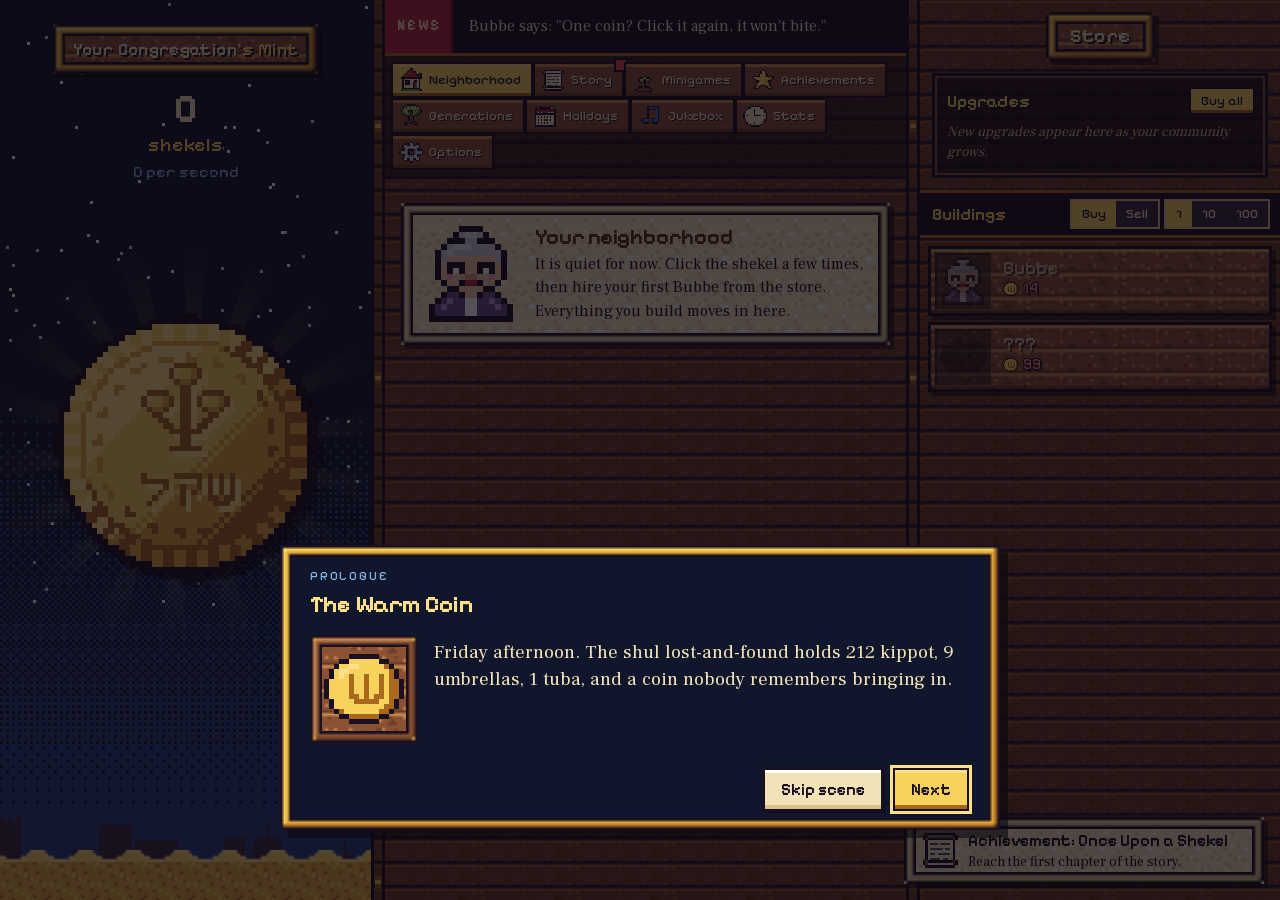
==== commit 577f8237: "Hidden testing menu, unlocked by naming the community promisedcongregation Co-Authored-By: Claude Op" ====
--- a/index.html
+++ b/index.html
@@ -77,6 +77,7 @@
       <button class="tab" role="tab" data-tab="juke" data-ic="note" aria-selected="false"><span class="ti"></span><span>Jukebox</span></button>
       <button class="tab" role="tab" data-tab="stats" data-ic="clock" aria-selected="false"><span class="ti"></span><span>Stats</span></button>
       <button class="tab" role="tab" data-tab="opt" data-ic="gear" aria-selected="false"><span class="ti"></span><span>Options</span></button>
+      <button class="tab" role="tab" data-tab="dbg" data-ic="bolt" aria-selected="false" hidden><span class="ti"></span><span>Debug</span></button>
     </nav>
     <div class="panels">
       <div class="panel on" id="p-hood">
@@ -160,6 +161,12 @@
         <dl class="stats" id="statList"></dl>
         <h3>Purchased upgrades (<span id="boughtCount">0</span>)</h3>
         <div class="upgrid" id="bought"></div>
+      </div>
+
+      <div class="panel paper" id="p-dbg">
+        <h2>Testing menu</h2>
+        <p class="lede">Unlocked because your community is named "promisedcongregation". Rename it to hide this tab. Everything here changes your real save, so export a save code first if you want to go back.</p>
+        <div id="dbg"></div>
       </div>
 
       <div class="panel paper" id="p-opt">
--- a/css/style.css
+++ b/css/style.css
@@ -53,7 +53,7 @@
 .divider::before{content:"";position:absolute;inset:0;background:repeating-linear-gradient(180deg,transparent 0 120px,var(--gold-dk) 120px 124px,var(--gold-lt) 124px 128px,var(--gold-dk) 128px 132px,transparent 132px 252px);opacity:.8;margin:0 4px}
 
 /* ===================== Left: the mint ===================== */
-#hearth{position:relative;display:flex;flex-direction:column;align-items:center;padding:var(--sp6) var(--sp4) var(--sp4);overflow:hidden;background:var(--night)}
+#hearth{position:relative;display:flex;flex-direction:column;align-items:center;padding:var(--sp6) var(--sp4) 108px;overflow:hidden;background:var(--night)}
 #sky,#rain{position:absolute;inset:0;width:100%;height:100%;pointer-events:none}
 #rain{z-index:1}
 .brand{position:relative;z-index:3;display:flex;flex-direction:column;align-items:center;gap:var(--sp1);width:100%}
@@ -153,7 +153,7 @@
 .up.sm{width:40px;height:40px;cursor:default;border-width:2px}
 .up.sm img{width:32px;height:32px}
 .up.sm:hover{transform:none}
-#upgrades.collapsed{max-height:128px;overflow:hidden}
+#upgrades.collapsed{max-height:118px;overflow:hidden}
 #achs{display:flex;flex-wrap:wrap;gap:6px}
 .ach{width:52px;height:52px;padding:0;display:grid;place-items:center;cursor:default;background:var(--parch2);border:3px solid var(--khaki);box-shadow:inset 3px 3px 0 rgba(0,0,0,.12)}
 .ach img{width:32px;height:32px;filter:brightness(0) opacity(.28)}
@@ -283,7 +283,7 @@
 .bld .ic{width:56px;height:56px;display:grid;place-items:center;background:rgba(16,10,20,.45);box-shadow:inset 2px 2px 0 rgba(0,0,0,.4)}
 .bld .ic img{width:48px;height:48px}
 .bld .nm{display:block;font-family:var(--f-pix);font-weight:600;font-size:19px;line-height:1.1;text-shadow:2px 2px 0 var(--ink)}
-.bld .pr{display:inline-flex;align-items:center;gap:4px;font-family:var(--f-pix);font-size:15px;color:var(--olive-lt);text-shadow:2px 2px 0 var(--ink)}
+.bld .pr{display:inline-flex;align-items:center;gap:4px;font-family:var(--f-pix);font-size:15px;color:#c8f08a;text-shadow:2px 2px 0 var(--ink),-1px -1px 0 var(--ink),1px -1px 0 var(--ink),-1px 1px 0 var(--ink)}
 .bld .pr img{width:16px;height:16px}
 .bld.poor .pr{color:#ff8a8a}
 .bld.poor .nm,.bld.poor .ic img{opacity:.6}
@@ -330,7 +330,7 @@
 .mbox p{margin:0 0 var(--sp3)}
 .mbox input{width:100%;padding:8px 10px;border:3px solid var(--ink);background:#fff;color:var(--ink);font:inherit;border-radius:0}
 .mbox input[hidden]{display:none}
-#scene{align-items:end;background:rgba(10,6,16,.5)}
+#scene{align-items:end;background:rgba(10,6,16,.7)}
 .sbox{width:min(720px,100%);margin-bottom:6vh;background:var(--night);color:var(--parch);border:6px solid var(--gold);border-image:var(--fr-brass) 4 / 12px stretch;padding:var(--sp4) var(--sp6) var(--sp3);box-shadow:8px 8px 0 rgba(10,6,16,.6);animation:tin .25s steps(4)}
 .sc-chap{margin:0;font-family:var(--f-pix);font-size:13px;letter-spacing:.14em;text-transform:uppercase;color:var(--sky)}
 .sbox h3{margin:2px 0 var(--sp3);font-family:var(--f-pix);font-size:24px;color:var(--gold-hi)}
@@ -390,3 +390,6 @@
 }
 .upempty{margin:0;font-size:14px;color:var(--parch2);font-style:italic}
 #tip small{font-family:var(--f-pix);font-size:12px;color:var(--khaki)}
+.tab[hidden]{display:none}
+#dbg .row{margin-top:0}
+#dbg .btn{font-size:14px;padding:6px 10px}
